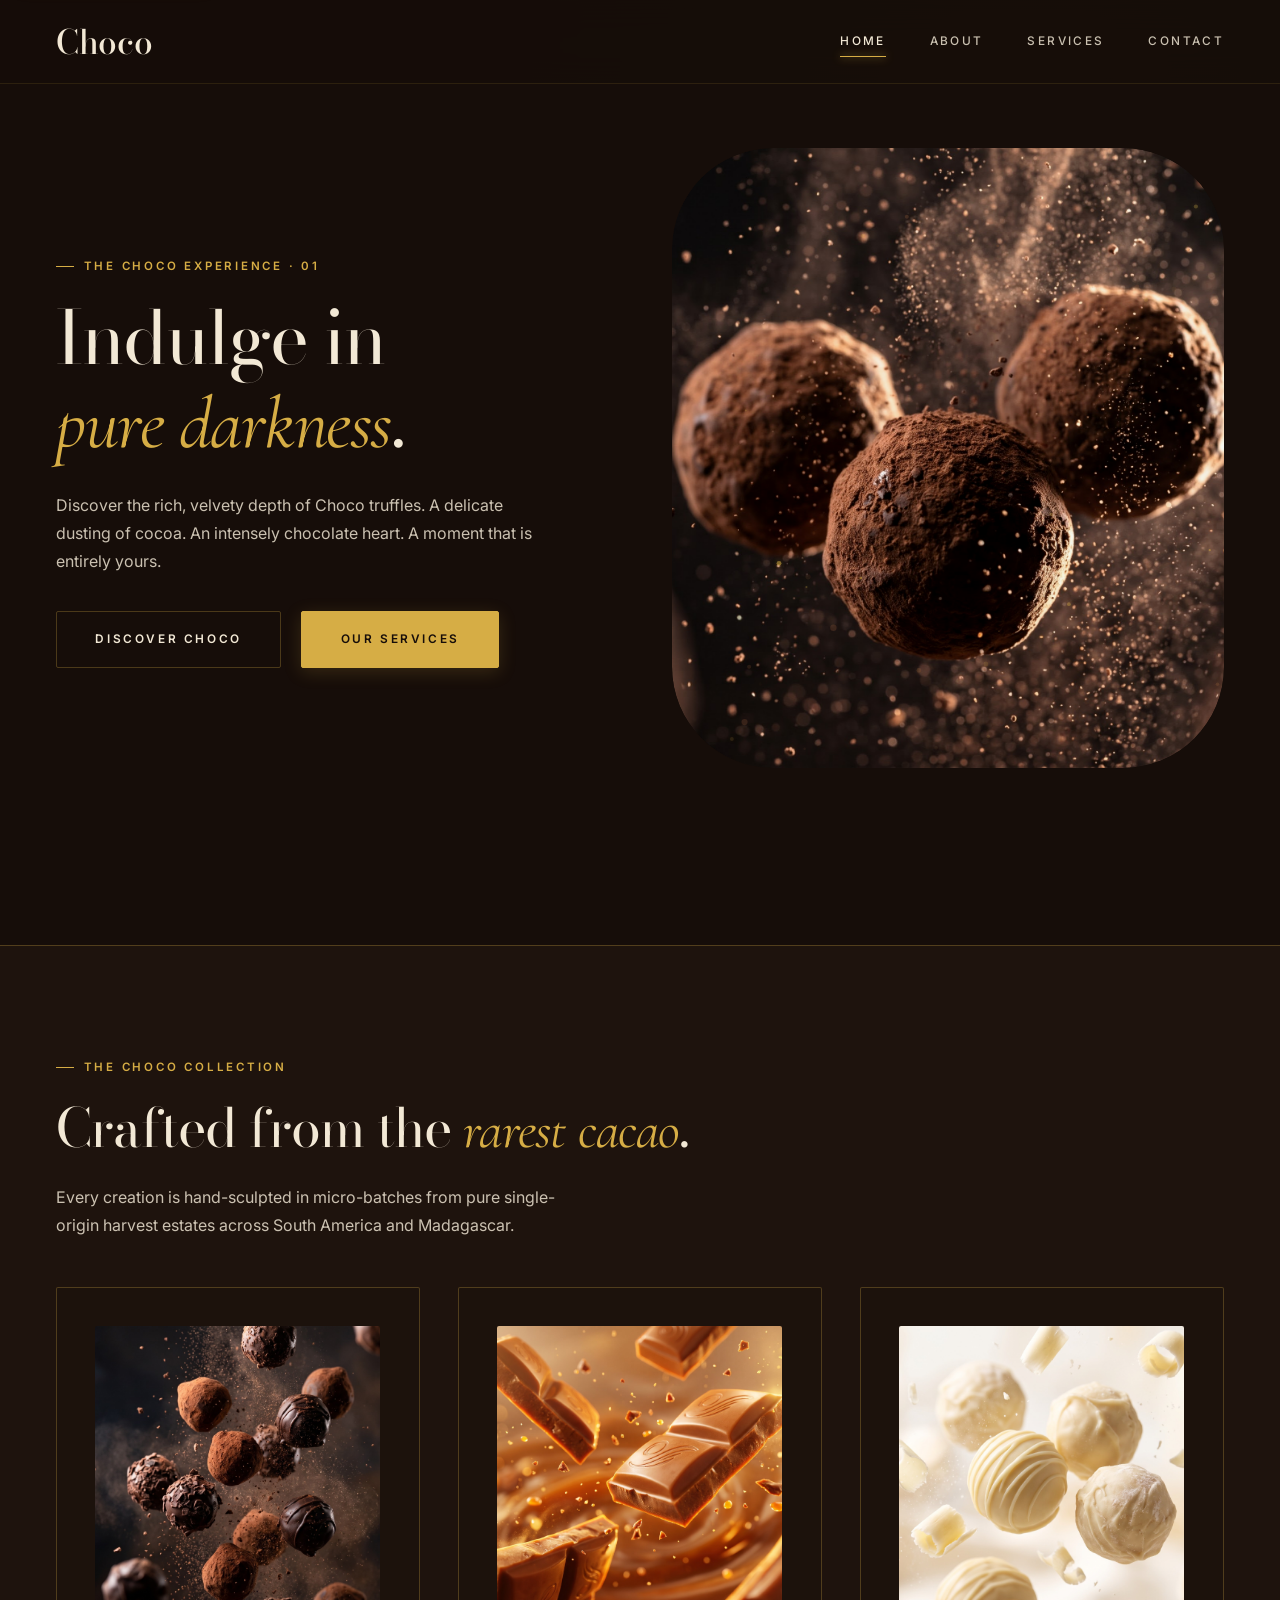
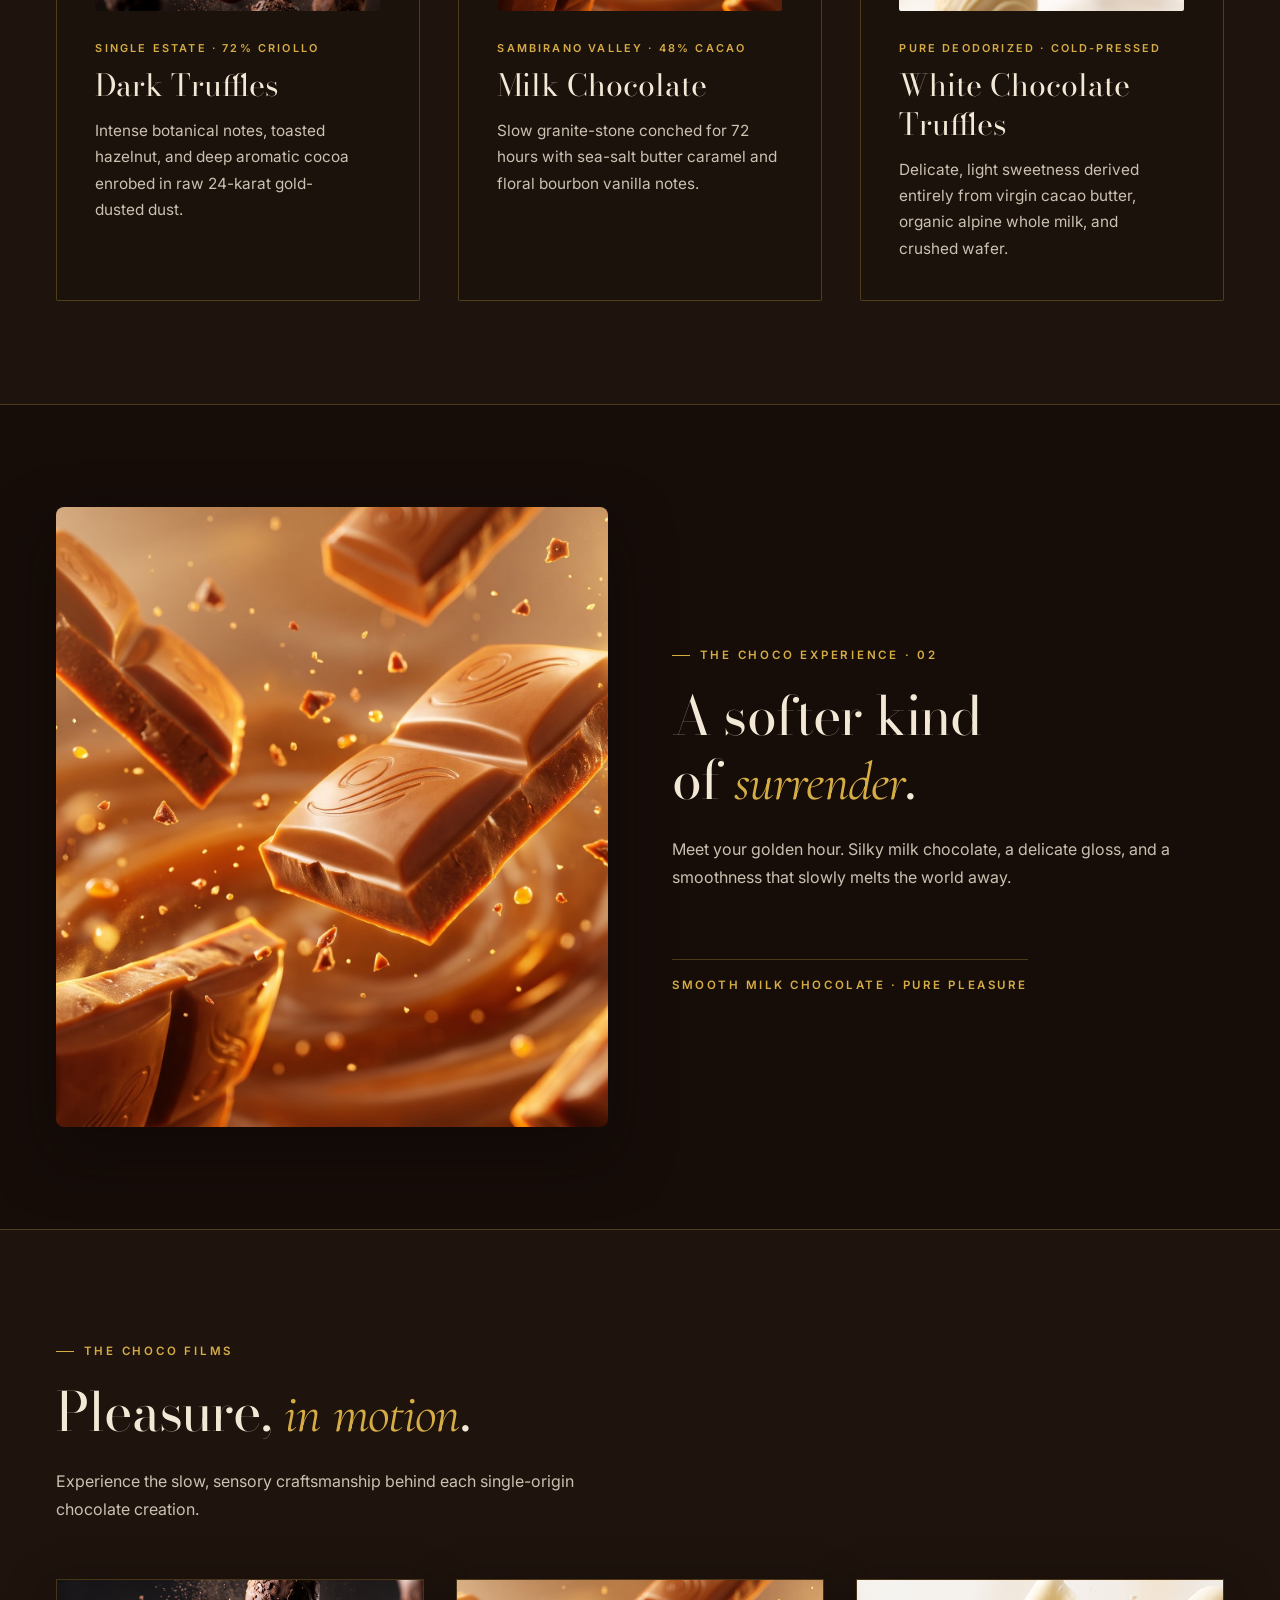
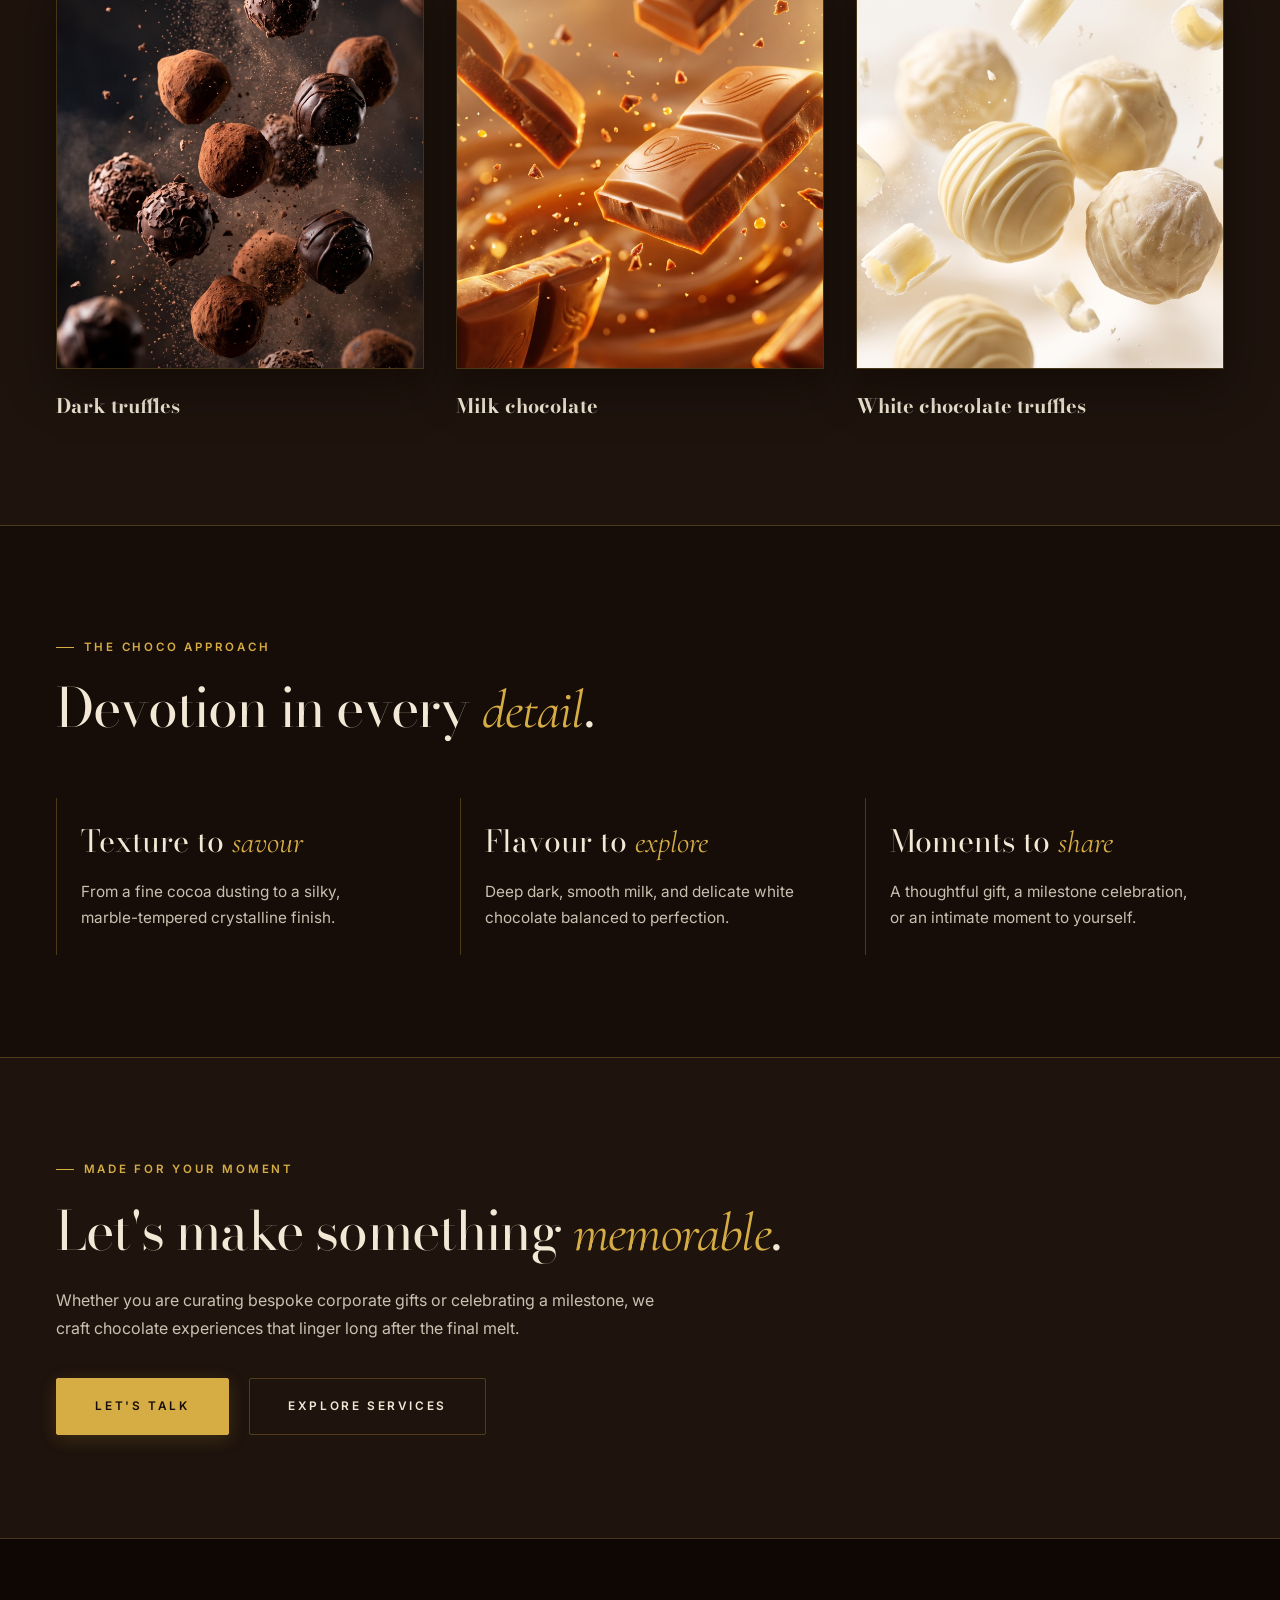
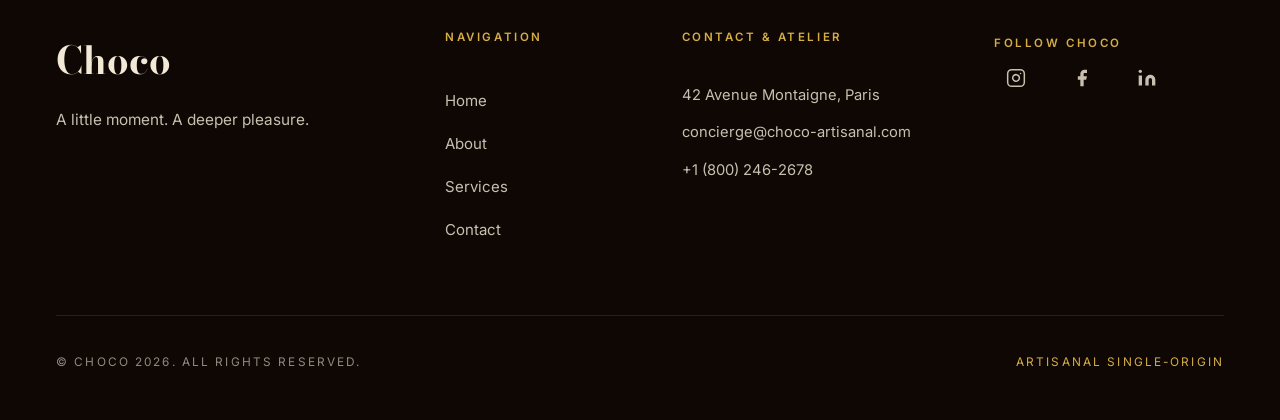
==== index.html @ be409647 "feat: complete luxury redesign, all 4 pages, and WeIntern Week 2 deliverables" ====
<!DOCTYPE html>
<html lang="en">
<head>
  <meta charset="UTF-8">
  <meta name="viewport" content="width=device-width, initial-scale=1.0">
  <meta name="description" content="Choco — Exclusive artisanal luxury chocolate. Single-origin Venezuelan and Madagascan Criollo cacao crafted into velvety darkness and pure pleasure.">
  <meta name="keywords" content="Choco, luxury chocolate, artisanal truffles, dark chocolate, single origin, fine confectionery">
  <meta name="author" content="Choco">

  <!-- Open Graph -->
  <meta property="og:title" content="Choco — A Deeper Pleasure">
  <meta property="og:description" content="Indulge in pure darkness. Sculpted from rare single-origin Criollo cacao with velvety melt and cinematic elegance.">
  <meta property="og:type" content="website">

  <title>Choco — A Deeper Pleasure</title>

  <!-- Google Fonts: Bodoni Moda (Headings), Cormorant Garamond (Italic Luxury), Inter (Body) -->
  <link rel="preconnect" href="https://fonts.googleapis.com">
  <link rel="preconnect" href="https://fonts.gstatic.com" crossorigin>
  <link href="https://fonts.googleapis.com/css2?family=Bodoni+Moda:ital,opsz,wght@0,6..96,400..900;1,6..96,400..900&family=Cormorant+Garamond:ital,wght@0,300..700;1,300..700&family=Inter:wght@300;400;500;600;700&display=swap" rel="stylesheet">

  <!-- Stylesheets -->
  <link rel="stylesheet" href="css/style.css">
  <link rel="stylesheet" href="css/animations.css">

  <link rel="icon" type="image/svg+xml" href="assets/icons/folder.svg">
</head>
<body>
  <!-- Accessibility Skip-Link -->
  <a href="#main-content" class="skip-to-content">Skip to content</a>

  <!-- Global Header Navigation -->
  <header class="site-header" role="banner">
    <div class="container nav-container">
      <a href="index.html" class="nav-brand" aria-label="Choco Home">Choco</a>

      <!-- Desktop Navigation Links -->
      <nav class="nav-links-desktop" role="navigation" aria-label="Main Navigation">
        <a href="index.html" class="nav-item-link active" aria-current="page">Home</a>
        <a href="about.html" class="nav-item-link">About</a>
        <a href="services.html" class="nav-item-link">Services</a>
        <a href="contact.html" class="nav-item-link">Contact</a>
      </nav>

      <!-- Mobile Hamburger Button -->
      <button type="button" class="hamburger-toggle" aria-label="Toggle navigation menu" aria-expanded="false" aria-controls="mobile-nav">
        <span class="hamburger-line"></span>
        <span class="hamburger-line"></span>
        <span class="hamburger-line"></span>
      </button>
    </div>

    <!-- Mobile Navigation Drawer -->
    <div id="mobile-nav" class="mobile-nav-drawer" role="dialog" aria-modal="true" aria-label="Mobile Navigation">
      <nav class="mobile-nav-list">
        <a href="index.html" class="mobile-nav-link active">Home</a>
        <a href="about.html" class="mobile-nav-link">About</a>
        <a href="services.html" class="mobile-nav-link">Services</a>
        <a href="contact.html" class="mobile-nav-link">Contact</a>
      </nav>

      <div class="mobile-nav-footer">
        <div class="social-links">
          <a href="https://instagram.com" target="_blank" rel="noopener noreferrer" class="social-link-icon" aria-label="Instagram">
            <svg width="22" height="22" viewBox="0 0 24 24" fill="none" stroke="currentColor" stroke-width="1.8" stroke-linecap="round" stroke-linejoin="round">
              <rect x="2" y="2" width="20" height="20" rx="5" ry="5"></rect>
              <path d="M16 11.37A4 4 0 1 1 12.63 8 4 4 0 0 1 16 11.37z"></path>
              <line x1="17.5" y1="6.5" x2="17.51" y2="6.5"></line>
            </svg>
          </a>
          <a href="https://facebook.com" target="_blank" rel="noopener noreferrer" class="social-link-icon" aria-label="Facebook">
            <svg width="22" height="22" viewBox="0 0 24 24" fill="currentColor">
              <path d="M18 2h-3a5 5 0 0 0-5 5v3H7v4h3v8h4v-8h3l1-4h-4V7a1 1 0 0 1 1-1h3z"></path>
            </svg>
          </a>
          <a href="https://linkedin.com" target="_blank" rel="noopener noreferrer" class="social-link-icon" aria-label="LinkedIn">
            <svg width="22" height="22" viewBox="0 0 24 24" fill="currentColor">
              <path d="M16 8a6 6 0 0 1 6 6v7h-4v-7a2 2 0 0 0-2-2 2 2 0 0 0-2 2v7h-4v-7a6 6 0 0 1 6-6z"></path>
              <rect x="2" y="9" width="4" height="12"></rect>
              <circle cx="4" cy="4" r="2"></circle>
            </svg>
          </a>
        </div>
      </div>
    </div>
  </header>

  <main id="main-content">

    <!-- =======================================================================
         SECTION 1: GRAND LUXURY HERO & 3D FLOATING CHOCOLATE ANIMATION
         ======================================================================= -->
    <section class="hero-experience" aria-label="The Choco Experience 01">
      <div class="container">
        <div class="hero-grid">

          <!-- Left Column: Typography & Action -->
          <div class="hero-content reveal-on-scroll">
            <span class="eyebrow">The Choco Experience · 01</span>
            <h1 class="heading-xl">Indulge in <em>pure darkness</em>.</h1>
            <p class="body-lead">
              Discover the rich, velvety depth of Choco truffles. A delicate dusting of cocoa. An intensely chocolate heart. A moment that is entirely yours.
            </p>
            <div style="display: flex; gap: 1.25rem; align-items: center; flex-wrap: wrap;">
              <a href="#films" class="btn btn-outline">Discover Choco</a>
              <a href="services.html" class="btn btn-primary">Our Services</a>
            </div>
          </div>

          <!-- Right Column: Transparent 3D Floating Chocolate Stage -->
          <div class="hero-interactive-stage" id="hero-stage" aria-label="Interactive 3D Floating Chocolate Truffles">
            <!-- Background Video Layer: Chocolate Truffles Floating in Milk Chocolate -->
            <video class="hero-video-layer" autoplay loop muted playsinline poster="assets/images/truffles-floating-in-milk-poster.jpg" preload="auto">
              <source src="assets/videos/chocolate-truffles-in-milk.mp4" type="video/mp4">
              <source src="assets/videos/Chocolate_truffles_floating_in_m…_a8e56839_1080p.mp4" type="video/mp4">
              <img src="assets/images/truffles-floating-in-milk-poster.jpg" alt="Chocolate truffles floating in milk chocolate animation">
            </video>

            <!-- Organic Cocoa Powder & Champagne Gold Dust Canvas -->
            <canvas class="hero-particle-canvas" id="hero-particle-canvas"></canvas>
          </div>

        </div>

        <!-- Meta Strip with Delicate Gold Accents -->
        <div class="hero-meta-strip reveal-on-scroll">
          <span>Dark Truffles</span>
          <span>Deep. Velvety. Unforgettable.</span>
        </div>
      </div>
    </section>

    <!-- =======================================================================
         SECTION 2: THE CHOCOLATE COLLECTION
         ======================================================================= -->
    <section class="section-collection" aria-label="The Chocolate Collection">
      <div class="container">
        <div class="reveal-on-scroll">
          <span class="eyebrow">The Choco Collection</span>
          <h2 class="heading-lg">Crafted from the <em>rarest cacao</em>.</h2>
          <p class="body-lead">
            Every creation is hand-sculpted in micro-batches from pure single-origin harvest estates across South America and Madagascar.
          </p>
        </div>

        <div class="collection-grid">
          <!-- Card 1: 72% Venezuelan Criollo -->
          <article class="collection-card shimmer-card reveal-on-scroll">
            <div class="collection-media">
              <img src="assets/images/dark-truffles-poster.jpg" alt="72% Criollo Dark Chocolate Truffles" loading="lazy">
            </div>
            <span class="collection-origin">Single Estate · 72% Criollo</span>
            <h3 class="heading-md">Dark Truffles</h3>
            <p class="body-text">
              Intense botanical notes, toasted hazelnut, and deep aromatic cocoa enrobed in raw 24-karat gold-dusted dust.
            </p>
          </article>

          <!-- Card 2: 48% Madagascar Milk Chocolate -->
          <article class="collection-card shimmer-card reveal-on-scroll" style="animation-delay: 0.15s;">
            <div class="collection-media">
              <img src="assets/images/milk-chocolate-poster.jpg" alt="48% Madagascar Velvet Milk Chocolate" loading="lazy">
            </div>
            <span class="collection-origin">Sambirano Valley · 48% Cacao</span>
            <h3 class="heading-md">Milk Chocolate</h3>
            <p class="body-text">
              Slow granite-stone conched for 72 hours with sea-salt butter caramel and floral bourbon vanilla notes.
            </p>
          </article>

          <!-- Card 3: Cold-Pressed White Truffles -->
          <article class="collection-card shimmer-card reveal-on-scroll" style="animation-delay: 0.3s;">
            <div class="collection-media">
              <img src="assets/images/white-truffles-poster.jpg" alt="Cold Pressed Pure Cocoa Butter White Truffles" loading="lazy">
            </div>
            <span class="collection-origin">Pure Deodorized · Cold-Pressed</span>
            <h3 class="heading-md">White Chocolate Truffles</h3>
            <p class="body-text">
              Delicate, light sweetness derived entirely from virgin cacao butter, organic alpine whole milk, and crushed wafer.
            </p>
          </article>
        </div>
      </div>
    </section>

    <!-- =======================================================================
         SECTION 3: THE CHOCOLATE EXPERIENCE · 02
         ======================================================================= -->
    <section id="milk-chocolate" class="experience-02" aria-label="The Choco Experience 02">
      <div class="container">
        <div class="experience-grid-reverse">

          <!-- Left: Cinematic Media Box -->
          <div class="experience-media-box reveal-on-scroll">
            <video class="experience-video" autoplay loop muted playsinline poster="assets/images/milk-chocolate-poster.jpg" preload="auto">
              <source src="assets/videos/milk-chocolate-video.mp4" type="video/mp4">
              <img src="assets/images/milk-chocolate-poster.jpg" alt="Silky milk chocolate bar spinning in golden amber light">
            </video>
          </div>

          <!-- Right: Editorial Content -->
          <div class="experience-content reveal-on-scroll">
            <span class="eyebrow">The Choco Experience · 02</span>
            <h2 class="heading-lg">A softer kind of <em>surrender</em>.</h2>
            <p class="body-lead">
              Meet your golden hour. Silky milk chocolate, a delicate gloss, and a smoothness that slowly melts the world away.
            </p>
            <span class="experience-accent-label">Smooth Milk Chocolate · Pure Pleasure</span>
          </div>

        </div>
      </div>
    </section>

    <!-- =======================================================================
         SECTION 4: THE CHOCO FILMS
         ======================================================================= -->
    <section id="films" class="choco-films" aria-label="The Choco Films Gallery">
      <div class="container">
        <div class="reveal-on-scroll">
          <span class="eyebrow">The Choco Films</span>
          <h2 class="heading-lg">Pleasure, <em>in motion</em>.</h2>
          <p class="body-lead">
            Experience the slow, sensory craftsmanship behind each single-origin chocolate creation.
          </p>
        </div>

        <div class="films-grid">
          <!-- Film 1: Dark Truffles -->
          <article class="film-card reveal-on-scroll">
            <div class="film-media-wrapper">
              <video class="film-video" autoplay loop muted playsinline poster="assets/images/dark-truffles-poster.jpg" preload="auto">
                <source src="assets/videos/dark-truffles-video.mp4" type="video/mp4">
                <img src="assets/images/dark-truffles-poster.jpg" alt="Dark truffles animation">
              </video>
            </div>
            <h3 class="film-caption">Dark truffles</h3>
          </article>

          <!-- Film 2: Milk Chocolate -->
          <article class="film-card reveal-on-scroll" style="animation-delay: 0.15s;">
            <div class="film-media-wrapper">
              <video class="film-video" autoplay loop muted playsinline poster="assets/images/milk-chocolate-poster.jpg" preload="auto">
                <source src="assets/videos/milk-chocolate-video.mp4" type="video/mp4">
                <img src="assets/images/milk-chocolate-poster.jpg" alt="Milk chocolate animation">
              </video>
            </div>
            <h3 class="film-caption">Milk chocolate</h3>
          </article>

          <!-- Film 3: White Chocolate Truffles -->
          <article class="film-card reveal-on-scroll" style="animation-delay: 0.3s;">
            <div class="film-media-wrapper">
              <video class="film-video" autoplay loop muted playsinline poster="assets/images/white-truffles-poster.jpg" preload="auto">
                <source src="assets/videos/white-truffles-video.mp4" type="video/mp4">
                <img src="assets/images/white-truffles-poster.jpg" alt="White chocolate truffles animation">
              </video>
            </div>
            <h3 class="film-caption">White chocolate truffles</h3>
          </article>
        </div>
      </div>
    </section>

    <!-- =======================================================================
         SECTION 5: THE CHOCO APPROACH
         ======================================================================= -->
    <section class="choco-approach" aria-label="The Choco Approach">
      <div class="container">
        <div class="reveal-on-scroll">
          <span class="eyebrow">The Choco Approach</span>
          <h2 class="heading-lg">Devotion in every <em>detail</em>.</h2>
        </div>

        <div class="approach-grid">
          <div class="approach-col reveal-on-scroll">
            <h3 class="heading-md">Texture to <em>savour</em></h3>
            <p class="body-text">From a fine cocoa dusting to a silky, marble-tempered crystalline finish.</p>
          </div>
          <div class="approach-col reveal-on-scroll" style="animation-delay: 0.15s;">
            <h3 class="heading-md">Flavour to <em>explore</em></h3>
            <p class="body-text">Deep dark, smooth milk, and delicate white chocolate balanced to perfection.</p>
          </div>
          <div class="approach-col reveal-on-scroll" style="animation-delay: 0.3s;">
            <h3 class="heading-md">Moments to <em>share</em></h3>
            <p class="body-text">A thoughtful gift, a milestone celebration, or an intimate moment to yourself.</p>
          </div>
        </div>
      </div>
    </section>

    <!-- =======================================================================
         SECTION 6: CONTACT / CLOSING CTA
         ======================================================================= -->
    <section class="section-cta" aria-label="Closing Call to Action">
      <div class="container">
        <div class="cta-container reveal-on-scroll">
          <span class="eyebrow">Made for Your Moment</span>
          <h2 class="heading-lg">Let's make something <em>memorable</em>.</h2>
          <p class="body-lead" style="max-width: 600px;">
            Whether you are curating bespoke corporate gifts or celebrating a milestone, we craft chocolate experiences that linger long after the final melt.
          </p>
          <div style="display: flex; gap: 1.25rem; flex-wrap: wrap;">
            <a href="contact.html" class="btn btn-primary">Let's Talk</a>
            <a href="services.html" class="btn btn-outline">Explore Services</a>
          </div>
        </div>
      </div>
    </section>

  </main>

  <!-- =========================================================================
       GRAND LUXURY FOOTER
       ========================================================================= -->
  <footer class="site-footer" role="contentinfo">
    <div class="container">
      <div class="footer-top-grid">
        <div class="footer-brand-col">
          <h2 class="footer-brand">Choco</h2>
          <p class="footer-tagline">A little moment. A deeper pleasure.</p>
        </div>

        <nav class="footer-nav-col" aria-label="Footer Navigation">
          <span class="footer-nav-title">Navigation</span>
          <a href="index.html" class="footer-nav-link">Home</a>
          <a href="about.html" class="footer-nav-link">About</a>
          <a href="services.html" class="footer-nav-link">Services</a>
          <a href="contact.html" class="footer-nav-link">Contact</a>
        </nav>

        <div class="footer-contact-col">
          <span class="footer-nav-title">Contact & Atelier</span>
          <p class="footer-contact-item">42 Avenue Montaigne, Paris</p>
          <a href="mailto:concierge@choco-artisanal.com" class="footer-contact-link">concierge@choco-artisanal.com</a>
          <a href="tel:+18002462678" class="footer-contact-link">+1 (800) 246-2678</a>
        </div>

        <div class="footer-social-col">
          <span class="footer-social-title">Follow Choco</span>
          <div class="social-links">
            <a href="https://instagram.com" target="_blank" rel="noopener noreferrer" class="social-link-icon" aria-label="Instagram">
              <svg width="20" height="20" viewBox="0 0 24 24" fill="none" stroke="currentColor" stroke-width="1.8" stroke-linecap="round" stroke-linejoin="round">
                <rect x="2" y="2" width="20" height="20" rx="5" ry="5"></rect>
                <path d="M16 11.37A4 4 0 1 1 12.63 8 4 4 0 0 1 16 11.37z"></path>
                <line x1="17.5" y1="6.5" x2="17.51" y2="6.5"></line>
              </svg>
            </a>
            <a href="https://facebook.com" target="_blank" rel="noopener noreferrer" class="social-link-icon" aria-label="Facebook">
              <svg width="20" height="20" viewBox="0 0 24 24" fill="currentColor">
                <path d="M18 2h-3a5 5 0 0 0-5 5v3H7v4h3v8h4v-8h3l1-4h-4V7a1 1 0 0 1 1-1h3z"></path>
              </svg>
            </a>
            <a href="https://linkedin.com" target="_blank" rel="noopener noreferrer" class="social-link-icon" aria-label="LinkedIn">
              <svg width="20" height="20" viewBox="0 0 24 24" fill="currentColor">
                <path d="M16 8a6 6 0 0 1 6 6v7h-4v-7a2 2 0 0 0-2-2 2 2 0 0 0-2 2v7h-4v-7a6 6 0 0 1 6-6z"></path>
                <rect x="2" y="9" width="4" height="12"></rect>
                <circle cx="4" cy="4" r="2"></circle>
              </svg>
            </a>
          </div>
        </div>
      </div>

      <div class="footer-bottom">
        <p>© CHOCO 2026. ALL RIGHTS RESERVED.</p>
        <p style="color: var(--color-gold);">ARTISANAL SINGLE-ORIGIN</p>
      </div>
    </div>
  </footer>

  <!-- Scripts -->
  <script src="js/main.js"></script>
  <script src="js/hero-choc-3d.js"></script>
</body>
</html>
---- css/style.css ----
/* ==========================================================================
   CHOCO. — EXCLUSIVE ARTISANAL LUXURY CHOCOLATE
   Official Three-Color Design System
   Palette:
     1. Deep Espresso  – #160D09
     2. Champagne Gold – #D6AD45
     3. Warm Ivory     – #F2E8D5
   ========================================================================== */

/* --- 1. CSS Custom Properties / Design Tokens --- */
:root {
  /* Three-Color System */
  --color-espresso: #160D09;
  --color-espresso-surface: #1E130D;
  --color-espresso-deep: #0E0704;
  --color-espresso-card: #1C120C;
  --color-espresso-card-hover: #261810;
  --color-espresso-input: #120A06;

  --color-gold: #D6AD45;
  --color-gold-light: #E8C35C;
  --color-gold-dark: #A68329;
  --color-gold-border: rgba(214, 173, 69, 0.28);
  --color-gold-border-strong: rgba(214, 173, 69, 0.65);
  --color-gold-subtle: rgba(214, 173, 69, 0.10);
  --color-gold-glow: rgba(214, 173, 69, 0.24);

  --color-ivory: #F2E8D5;
  --color-ivory-secondary: rgba(242, 232, 213, 0.82);
  --color-ivory-muted: rgba(242, 232, 213, 0.58);
  --color-ivory-subtle: rgba(242, 232, 213, 0.32);

  /* Typography */
  --font-serif: 'Bodoni Moda', 'Cormorant Garamond', Didot, 'Bodoni MT', Georgia, serif;
  --font-italic: 'Cormorant Garamond', 'Bodoni Moda', Georgia, serif;
  --font-sans: 'Inter', -apple-system, BlinkMacSystemFont, 'Segoe UI', Roboto, Helvetica, Arial, sans-serif;

  /* Spacing & Layout */
  --container-max: 1360px;
  --section-pad-y: clamp(5rem, 8vw, 8rem);
  --container-pad-x: clamp(1.5rem, 5vw, 3.5rem);
  --header-height: 84px;

  /* Radii */
  --radius-sm: 2px;
  --radius-md: 8px;
  --radius-lg: 18px;
  --radius-hero: 101px; /* Reference Framer border radius */

  /* Transitions */
  --ease-luxury: cubic-bezier(0.16, 1, 0.3, 1);
  --trans-fast: 0.25s var(--ease-luxury);
  --trans-normal: 0.45s var(--ease-luxury);
  --trans-slow: 0.85s var(--ease-luxury);
}

/* --- 2. CSS Reset & Standard Elements --- */
*, *::before, *::after {
  box-sizing: border-box;
  margin: 0;
  padding: 0;
}

html {
  font-size: 16px;
  scroll-behavior: smooth;
  -webkit-font-smoothing: antialiased;
  -moz-osx-font-smoothing: grayscale;
  background-color: var(--color-espresso);
}

body {
  min-height: 100vh;
  background-color: var(--color-espresso);
  color: var(--color-ivory);
  font-family: var(--font-sans);
  font-weight: 400;
  line-height: 1.7;
  overflow-x: hidden;
  position: relative;
}

/* Subtle ambient gold atmospheric vignette */
body::before {
  content: '';
  position: fixed;
  inset: 0;
  pointer-events: none;
  z-index: 1;
  background: radial-gradient(circle at 80% 12%, rgba(214, 173, 69, 0.04) 0%, transparent 45%),
              radial-gradient(circle at 15% 75%, rgba(214, 173, 69, 0.03) 0%, transparent 50%),
              linear-gradient(180deg, rgba(22, 13, 9, 0.3) 0%, rgba(22, 13, 9, 0.8) 100%);
}

img, video {
  max-width: 100%;
  display: block;
}

/* Accessibility: Skip to Content */
.skip-to-content {
  position: fixed;
  top: 1rem;
  left: 1rem;
  z-index: 9999;
  background-color: var(--color-gold);
  color: var(--color-espresso);
  padding: 0.75rem 1.5rem;
  font-family: var(--font-sans);
  font-size: 0.8rem;
  font-weight: 700;
  letter-spacing: 0.15em;
  text-transform: uppercase;
  border-radius: var(--radius-sm);
  transform: translateY(-200%);
  transition: transform var(--trans-fast);
  box-shadow: 0 8px 24px var(--color-gold-glow);
}

.skip-to-content:focus {
  transform: translateY(0);
  outline: 2px solid var(--color-ivory);
}

/* WCAG 2.2 Accessible Focus Visible */
:focus-visible {
  outline: 2px solid var(--color-gold);
  outline-offset: 3px;
}

a {
  color: inherit;
  text-decoration: none;
  transition: color var(--trans-fast), opacity var(--trans-fast);
  touch-action: manipulation;
}

button {
  font-family: inherit;
  cursor: pointer;
  border: none;
  background: none;
  touch-action: manipulation;
}

em {
  font-family: var(--font-italic);
  font-style: italic;
  font-weight: 400;
  color: var(--color-gold);
}

/* Container */
.container {
  width: 100%;
  max-width: var(--container-max);
  margin-left: auto;
  margin-right: auto;
  padding-left: var(--container-pad-x);
  padding-right: var(--container-pad-x);
  position: relative;
  z-index: 2;
}

/* --- 3. Typography Hierarchy --- */
.eyebrow {
  display: inline-flex;
  align-items: center;
  gap: 0.6rem;
  font-family: var(--font-sans);
  font-size: 0.72rem;
  font-weight: 600;
  letter-spacing: 0.24em;
  text-transform: uppercase;
  color: var(--color-gold);
  margin-bottom: 1.25rem;
}

.eyebrow::before {
  content: '';
  display: inline-block;
  width: 18px;
  height: 1px;
  background-color: var(--color-gold);
}

.heading-xl {
  font-family: var(--font-serif);
  font-size: clamp(2.6rem, 5.8vw, 4.6rem);
  font-weight: 400;
  line-height: 1.12;
  letter-spacing: -0.02em;
  color: var(--color-ivory);
  margin-bottom: 1.6rem;
  text-wrap: balance;
}

.heading-lg {
  font-family: var(--font-serif);
  font-size: clamp(2.1rem, 4.2vw, 3.4rem);
  font-weight: 400;
  line-height: 1.18;
  letter-spacing: -0.015em;
  color: var(--color-ivory);
  margin-bottom: 1.35rem;
  text-wrap: balance;
}

.heading-md {
  font-family: var(--font-serif);
  font-size: clamp(1.4rem, 2.4vw, 1.9rem);
  font-weight: 400;
  line-height: 1.28;
  color: var(--color-ivory);
  margin-bottom: 0.85rem;
}

.body-lead {
  font-size: clamp(1rem, 1.25vw, 1.15rem);
  color: var(--color-ivory-secondary);
  line-height: 1.75;
  max-width: 520px;
  margin-bottom: 2.25rem;
  text-wrap: pretty;
}

.body-text {
  font-size: 0.96rem;
  color: var(--color-ivory-secondary);
  line-height: 1.7;
  text-wrap: pretty;
}

.body-muted {
  font-size: 0.88rem;
  color: var(--color-ivory-muted);
  line-height: 1.65;
}

/* Thin Decorative Gold Lines */
.gold-divider {
  width: 100%;
  height: 1px;
  background: linear-gradient(90deg, transparent 0%, var(--color-gold-border) 25%, var(--color-gold-border) 75%, transparent 100%);
  margin: 2rem 0;
}

/* --- 4. Luxury Buttons --- */
.btn {
  display: inline-flex;
  align-items: center;
  justify-content: center;
  gap: 0.75rem;
  font-family: var(--font-sans);
  font-size: 0.74rem;
  font-weight: 600;
  letter-spacing: 0.22em;
  text-transform: uppercase;
  padding: 1.1rem 2.4rem;
  border-radius: var(--radius-sm);
  transition: all var(--trans-normal);
  text-align: center;
  position: relative;
  overflow: hidden;
  cursor: pointer;
  touch-action: manipulation;
  user-select: none;
}

.btn:active {
  transform: scale(0.97);
}

.btn-primary {
  background-color: var(--color-gold);
  color: var(--color-espresso);
  border: 1px solid var(--color-gold);
  box-shadow: 0 4px 18px rgba(214, 173, 69, 0.18);
}

.btn-primary:hover {
  background-color: var(--color-gold-light);
  border-color: var(--color-gold-light);
  transform: translateY(-2px);
  box-shadow: 0 8px 28px var(--color-gold-glow);
}

.btn-outline {
  background-color: transparent;
  color: var(--color-ivory);
  border: 1px solid var(--color-gold-border);
}

.btn-outline:hover {
  background-color: var(--color-gold);
  border-color: var(--color-gold);
  color: var(--color-espresso);
  transform: translateY(-2px);
  box-shadow: 0 8px 26px var(--color-gold-glow);
}

.btn-sm {
  padding: 0.75rem 1.6rem;
  font-size: 0.7rem;
}

/* --- 5. Navigation & Header --- */
.site-header {
  position: fixed;
  top: 0;
  left: 0;
  right: 0;
  z-index: 100;
  height: var(--header-height);
  display: flex;
  align-items: center;
  background-color: rgba(22, 13, 9, 0.85);
  backdrop-filter: blur(16px);
  -webkit-backdrop-filter: blur(16px);
  border-bottom: 1px solid rgba(214, 173, 69, 0.12);
  transition: background-color var(--trans-normal), border-color var(--trans-normal), box-shadow var(--trans-normal);
}

.site-header.nav-scrolled {
  background-color: rgba(22, 13, 9, 0.96);
  border-bottom-color: var(--color-gold-border);
  box-shadow: 0 10px 30px rgba(14, 7, 4, 0.7);
}

.nav-container {
  display: flex;
  align-items: center;
  justify-content: space-between;
}

.nav-brand {
  display: inline-block;
  font-family: var(--font-serif);
  font-size: 2.1rem;
  font-weight: 500;
  letter-spacing: -0.01em;
  color: var(--color-ivory);
  text-decoration: none;
  transition: color var(--trans-fast);
}

.nav-brand:hover {
  color: var(--color-gold);
}

.nav-links-desktop {
  display: flex;
  align-items: center;
  gap: 2.75rem;
}

.nav-item-link {
  font-family: var(--font-sans);
  font-size: 0.74rem;
  font-weight: 500;
  letter-spacing: 0.2em;
  text-transform: uppercase;
  color: var(--color-ivory-secondary);
  position: relative;
  padding: 0.5rem 0;
  min-height: 44px;
  display: inline-flex;
  align-items: center;
  transition: color var(--trans-fast);
}

.nav-item-link:hover {
  color: var(--color-gold);
}

.nav-item-link.active {
  color: var(--color-ivory);
}

.nav-item-link.active::after {
  content: '';
  position: absolute;
  bottom: 6px;
  left: 0;
  right: 0;
  height: 1px;
  background: var(--color-gold);
  box-shadow: 0 0 8px var(--color-gold);
}

/* Hamburger toggle */
.hamburger-toggle {
  display: none;
  flex-direction: column;
  justify-content: center;
  gap: 6px;
  width: 44px;
  height: 44px;
  padding: 9px;
  background: transparent;
  border: 1px solid var(--color-gold-border);
  border-radius: var(--radius-sm);
  cursor: pointer;
  z-index: 110;
  touch-action: manipulation;
  transition: border-color var(--trans-fast);
}

.hamburger-toggle:hover {
  border-color: var(--color-gold);
}

.hamburger-line {
  display: block;
  width: 22px;
  height: 2px;
  background-color: var(--color-gold);
  border-radius: 1px;
  transition: transform 0.3s ease, opacity 0.3s ease;
}

.hamburger-toggle[aria-expanded="true"] .hamburger-line:nth-child(1) {
  transform: translateY(8px) rotate(45deg);
}

.hamburger-toggle[aria-expanded="true"] .hamburger-line:nth-child(2) {
  opacity: 0;
}

.hamburger-toggle[aria-expanded="true"] .hamburger-line:nth-child(3) {
  transform: translateY(-8px) rotate(-45deg);
}

/* Mobile Nav Drawer */
.mobile-nav-drawer {
  position: fixed;
  inset: 0;
  top: var(--header-height);
  background-color: rgba(22, 13, 9, 0.98);
  backdrop-filter: blur(24px);
  -webkit-backdrop-filter: blur(24px);
  z-index: 99;
  display: flex;
  flex-direction: column;
  justify-content: space-between;
  padding: 3rem var(--container-pad-x);
  opacity: 0;
  pointer-events: none;
  transform: translateY(-10px);
  transition: opacity 0.35s ease, transform 0.35s ease;
}

.mobile-nav-drawer.is-open {
  opacity: 1;
  pointer-events: auto;
  transform: translateY(0);
}

.mobile-nav-list {
  display: flex;
  flex-direction: column;
  gap: 2rem;
}

.mobile-nav-link {
  font-family: var(--font-serif);
  font-size: 2.2rem;
  color: var(--color-ivory-secondary);
  transition: color var(--trans-fast);
}

.mobile-nav-link:hover,
.mobile-nav-link.active {
  color: var(--color-gold);
}

.mobile-nav-footer {
  border-top: 1px solid var(--color-gold-border);
  padding-top: 2rem;
  display: flex;
  justify-content: space-between;
  align-items: center;
}

.social-links {
  display: flex;
  align-items: center;
  gap: 1.35rem;
}

.social-link-icon {
  color: var(--color-ivory-secondary);
  transition: color var(--trans-fast), transform var(--trans-fast);
  display: flex;
  align-items: center;
  justify-content: center;
  min-width: 44px;
  min-height: 44px;
  border-radius: var(--radius-sm);
  touch-action: manipulation;
}

.social-link-icon:hover {
  color: var(--color-gold);
  transform: translateY(-2px);
}

/* Content offset with safe-area fallback */
main {
  padding-top: var(--header-height);
  padding-top: max(var(--header-height), env(safe-area-inset-top));
  position: relative;
  z-index: 2;
}

/* --- 6. Section 1: Premium Hero & Floating Chocolate Animation --- */
.hero-experience {
  background-color: var(--color-espresso);
  padding-top: clamp(2.5rem, 5vw, 4.5rem);
  padding-bottom: clamp(4rem, 6vw, 6rem);
  position: relative;
  overflow: hidden;
}

.hero-grid {
  display: grid;
  grid-template-columns: 1fr 1fr;
  align-items: center;
  gap: clamp(2rem, 5vw, 4.5rem);
}

.hero-content {
  max-width: 560px;
}

/* Transparent Hero 3D Stage (No opaque card background, no solid box) */
.hero-interactive-stage {
  position: relative;
  width: 100%;
  height: 620px;
  background: transparent;
  border-radius: var(--radius-hero);
  overflow: hidden;
  display: flex;
  align-items: center;
  justify-content: center;
  perspective: 1200px;
}

/* Video Background Layer */
.hero-video-layer {
  position: absolute;
  inset: 0;
  width: 100%;
  height: 100%;
  object-fit: cover;
  border-radius: var(--radius-hero);
  filter: contrast(1.05) brightness(0.96);
  z-index: 1;
}

/* Ambient Canvas Overlay: Cocoa & Gold Dust Particle Simulation */
.hero-particle-canvas {
  position: absolute;
  inset: 0;
  width: 100%;
  height: 100%;
  pointer-events: none;
  z-index: 2;
}

.hero-meta-strip {
  display: flex;
  justify-content: space-between;
  align-items: center;
  margin-top: 3.5rem;
  padding-top: 1.5rem;
  border-top: 1px solid var(--color-gold-border);
  font-family: var(--font-sans);
  font-size: 0.72rem;
  letter-spacing: 0.22em;
  text-transform: uppercase;
  color: var(--color-ivory-muted);
}

.hero-meta-strip span:first-child {
  color: var(--color-gold);
}

/* --- 7. Section 2: The Chocolate Collection --- */
.section-collection {
  background-color: var(--color-espresso-surface);
  padding: var(--section-pad-y) 0;
  border-top: 1px solid var(--color-gold-border);
  position: relative;
}

.collection-grid {
  display: grid;
  grid-template-columns: repeat(3, 1fr);
  gap: clamp(1.5rem, 3vw, 2.5rem);
  margin-top: 3rem;
}

.collection-card {
  background-color: var(--color-espresso-card);
  border: 1px solid var(--color-gold-border);
  border-radius: var(--radius-sm);
  padding: clamp(2rem, 3vw, 2.5rem);
  display: flex;
  flex-direction: column;
  transition: transform var(--trans-normal), border-color var(--trans-normal), box-shadow var(--trans-normal);
}

.collection-card:hover {
  transform: translateY(-6px);
  border-color: var(--color-gold);
  box-shadow: 0 15px 35px rgba(214, 173, 69, 0.15);
}

.collection-media {
  position: relative;
  width: 100%;
  aspect-ratio: 1 / 1;
  border-radius: var(--radius-sm);
  overflow: hidden;
  margin-bottom: 1.75rem;
}

.collection-media img,
.collection-media video {
  width: 100%;
  height: 100%;
  object-fit: cover;
  transition: transform var(--trans-slow);
}

.collection-card:hover .collection-media img,
.collection-card:hover .collection-media video {
  transform: scale(1.05);
}

.collection-origin {
  font-family: var(--font-sans);
  font-size: 0.68rem;
  font-weight: 600;
  letter-spacing: 0.2em;
  text-transform: uppercase;
  color: var(--color-gold);
  margin-bottom: 0.5rem;
}

/* --- 8. Section 3: The Chocolate Experience (Milk Chocolate) --- */
.experience-02 {
  background-color: var(--color-espresso);
  padding: var(--section-pad-y) 0;
  border-top: 1px solid var(--color-gold-border);
}

.experience-grid-reverse {
  display: grid;
  grid-template-columns: 1fr 1fr;
  align-items: center;
  gap: clamp(2rem, 5vw, 4.5rem);
}

.experience-media-box {
  width: 100%;
  height: 620px;
  border-radius: var(--radius-md);
  overflow: hidden;
  background-color: transparent;
  position: relative;
  box-shadow: 0 25px 60px rgba(14, 7, 4, 0.65);
}

.experience-media-box video,
.experience-media-box img,
.experience-video {
  width: 100%;
  height: 100%;
  object-fit: cover;
  display: block;
  border-radius: 0 !important;
}

.experience-accent-label {
  display: inline-block;
  font-family: var(--font-sans);
  font-size: 0.72rem;
  font-weight: 600;
  letter-spacing: 0.22em;
  text-transform: uppercase;
  color: var(--color-gold);
  margin-top: 2rem;
  padding-top: 1rem;
  border-top: 1px solid var(--color-gold-border);
}

/* --- 9. Section 4: The Choco Films --- */
.choco-films {
  background-color: var(--color-espresso-surface);
  padding: var(--section-pad-y) 0;
  border-top: 1px solid var(--color-gold-border);
}

.films-grid {
  display: grid;
  grid-template-columns: repeat(3, 1fr);
  gap: clamp(1.25rem, 2.5vw, 2.25rem);
  margin-top: 3.5rem;
}

.film-card {
  display: flex;
  flex-direction: column;
}

.film-media-wrapper {
  position: relative;
  width: 100%;
  height: 390px;
  background-color: var(--color-espresso-deep);
  border-radius: 0;
  border: 1px solid var(--color-gold-border);
  overflow: hidden;
  box-shadow: 0 16px 40px rgba(14, 7, 4, 0.55);
  transition: transform var(--trans-normal), border-color var(--trans-normal), box-shadow var(--trans-normal);
}

.film-media-wrapper:hover {
  transform: translateY(-6px);
  border-color: var(--color-gold);
  box-shadow: 0 22px 50px rgba(214, 173, 69, 0.2);
}

.film-media-wrapper video,
.film-media-wrapper img,
.film-video {
  width: 100%;
  height: 100%;
  object-fit: cover;
  display: block;
  border-radius: 0 !important;
}

.film-caption {
  font-family: var(--font-serif);
  font-size: 1.25rem;
  color: var(--color-ivory);
  margin-top: 1.25rem;
}

/* --- 10. Section 5: The Choco Approach --- */
.choco-approach {
  background-color: var(--color-espresso);
  padding: var(--section-pad-y) 0;
  border-top: 1px solid var(--color-gold-border);
}

.approach-grid {
  display: grid;
  grid-template-columns: repeat(3, 1fr);
  gap: clamp(2rem, 3.5vw, 3.5rem);
  margin-top: 3.5rem;
}

.approach-col {
  display: flex;
  flex-direction: column;
  padding: 1.5rem;
  border-left: 1px solid var(--color-gold-border);
  transition: border-color var(--trans-fast);
}

.approach-col:hover {
  border-left-color: var(--color-gold);
}

.approach-col .heading-md {
  margin-bottom: 1rem;
}

/* --- 11. Section 6: Contact / Closing CTA --- */
.section-cta {
  background-color: var(--color-espresso-surface);
  padding: clamp(5rem, 8vw, 8rem) 0;
  border-top: 1px solid var(--color-gold-border);
  position: relative;
}

.cta-container {
  display: flex;
  flex-direction: column;
  align-items: flex-start;
  max-width: 780px;
}

/* --- 12. Grand Luxury Footer --- */
.site-footer {
  background-color: var(--color-espresso-deep);
  border-top: 1px solid var(--color-gold-border);
  padding: clamp(4.5rem, 7vw, 6.5rem) 0 3rem;
  position: relative;
  z-index: 2;
}

.footer-top-grid {
  display: grid;
  grid-template-columns: 1.8fr 1fr 1.4fr 1.2fr;
  gap: clamp(2rem, 3.5vw, 3.5rem);
  margin-bottom: 4.5rem;
}

.footer-brand {
  font-family: var(--font-serif);
  font-size: 2.4rem;
  color: var(--color-ivory);
  margin-bottom: 0.85rem;
}

.footer-tagline {
  font-size: 0.96rem;
  color: var(--color-ivory-secondary);
}

.footer-nav-col {
  display: flex;
  flex-direction: column;
  gap: 1.1rem;
}

.footer-contact-col {
  display: flex;
  flex-direction: column;
  gap: 0.85rem;
}

.footer-contact-item {
  font-size: 0.92rem;
  color: var(--color-ivory-secondary);
  line-height: 1.5;
}

.footer-contact-link {
  font-size: 0.92rem;
  color: var(--color-ivory-secondary);
  transition: color var(--trans-fast);
}

.footer-contact-link:hover {
  color: var(--color-gold);
}

.footer-nav-title,
.footer-social-title {
  font-family: var(--font-sans);
  font-size: 0.72rem;
  font-weight: 600;
  letter-spacing: 0.22em;
  text-transform: uppercase;
  color: var(--color-gold);
  margin-bottom: 1.4rem;
}

.footer-nav-link {
  font-size: 0.94rem;
  color: var(--color-ivory-secondary);
  transition: color var(--trans-fast);
}

.footer-nav-link:hover {
  color: var(--color-gold);
}

.footer-bottom {
  display: flex;
  justify-content: space-between;
  align-items: center;
  padding-top: 2.25rem;
  border-top: 1px solid rgba(214, 173, 69, 0.15);
  font-size: 0.74rem;
  letter-spacing: 0.18em;
  text-transform: uppercase;
  color: var(--color-ivory-muted);
}

/* ==========================================================================
   PAGE-SPECIFIC STYLES: ABOUT, SERVICES, CONTACT
   ========================================================================== */

/* --- ABOUT PAGE STYLES --- */
.about-hero {
  background-color: var(--color-espresso);
  padding: clamp(4rem, 7vw, 6.5rem) 0 clamp(3rem, 5vw, 4.5rem);
}

.about-story-split {
  background-color: var(--color-espresso-surface);
  padding: var(--section-pad-y) 0;
  border-top: 1px solid var(--color-gold-border);
}

.story-split-grid {
  display: grid;
  grid-template-columns: 1fr 1fr;
  align-items: center;
  gap: clamp(2rem, 5vw, 4.5rem);
}

.story-image-box {
  width: 100%;
  height: 580px;
  border-radius: var(--radius-md);
  overflow: hidden;
  border: 1px solid var(--color-gold-border);
  box-shadow: 0 20px 50px rgba(14, 7, 4, 0.6);
}

.story-image-box img {
  width: 100%;
  height: 100%;
  object-fit: cover;
}

.story-content-paragraphs p {
  margin-bottom: 1.4rem;
}

/* About Page: Mission & Vision */
.about-mission-vision {
  background-color: var(--color-espresso-surface);
  padding: var(--section-pad-y) 0;
  border-top: 1px solid var(--color-gold-border);
}

.mission-vision-grid {
  display: grid;
  grid-template-columns: 1fr 1fr;
  gap: clamp(1.75rem, 3.5vw, 3rem);
}

.mission-vision-card {
  background-color: var(--color-espresso-card);
  border: 1px solid var(--color-gold-border);
  border-radius: var(--radius-sm);
  padding: clamp(2.5rem, 4vw, 3.5rem);
  display: flex;
  flex-direction: column;
  transition: transform var(--trans-normal), border-color var(--trans-normal), background-color var(--trans-normal), box-shadow var(--trans-normal);
}

.mission-vision-card:hover {
  transform: translateY(-5px);
  border-color: var(--color-gold);
  background-color: var(--color-espresso-card-hover);
  box-shadow: 0 16px 40px var(--color-gold-subtle);
}

.mission-points {
  list-style: none;
  margin-top: 2rem;
  padding-top: 1.5rem;
  border-top: 1px solid var(--color-gold-border);
  display: flex;
  flex-direction: column;
  gap: 0.85rem;
}

.mission-points li {
  font-family: var(--font-sans);
  font-size: 0.9rem;
  color: var(--color-ivory-secondary);
  display: flex;
  align-items: center;
  gap: 0.75rem;
}

.mission-points li::before {
  content: '✦';
  color: var(--color-gold);
  font-size: 0.75rem;
}

.about-team-section {
  background-color: var(--color-espresso);
  padding: var(--section-pad-y) 0;
  border-top: 1px solid var(--color-gold-border);
}

.team-grid {
  display: grid;
  grid-template-columns: repeat(3, 1fr);
  gap: clamp(1.5rem, 2.5vw, 2.25rem);
  margin-top: 3.5rem;
}

.team-discipline-card {
  background-color: var(--color-espresso-card);
  border: 1px solid var(--color-gold-border);
  border-radius: var(--radius-sm);
  padding: clamp(2.25rem, 3.5vw, 3rem);
  transition: transform var(--trans-normal), border-color var(--trans-normal), background-color var(--trans-normal), box-shadow var(--trans-normal);
}

.team-discipline-card:hover {
  transform: translateY(-5px);
  border-color: var(--color-gold);
  background-color: var(--color-espresso-card-hover);
  box-shadow: 0 15px 35px var(--color-gold-subtle);
}

/* --- SERVICES PAGE STYLES --- */
.services-hero {
  background-color: var(--color-espresso);
  padding: clamp(4rem, 7vw, 6.5rem) 0 clamp(3rem, 5vw, 4.5rem);
}

.services-showcase-section {
  background-color: var(--color-espresso-surface);
  padding: var(--section-pad-y) 0;
  border-top: 1px solid var(--color-gold-border);
}

.services-2x2-grid {
  display: grid;
  grid-template-columns: repeat(2, 1fr);
  gap: clamp(1.5rem, 3vw, 2.5rem);
}

.service-offering-card {
  background-color: var(--color-espresso-card);
  border: 1px solid var(--color-gold-border);
  border-radius: var(--radius-sm);
  padding: clamp(2.5rem, 4vw, 3.5rem);
  display: flex;
  flex-direction: column;
  justify-content: space-between;
  min-height: 400px;
  transition: transform var(--trans-normal), border-color var(--trans-normal), background-color var(--trans-normal), box-shadow var(--trans-normal);
}

.service-offering-card:hover {
  transform: translateY(-5px);
  border-color: var(--color-gold);
  background-color: var(--color-espresso-card-hover);
  box-shadow: 0 15px 35px var(--color-gold-subtle);
}

.service-card-top {
  display: flex;
  flex-direction: column;
}

.service-icon-box {
  color: var(--color-gold);
  margin-bottom: 2rem;
  display: inline-flex;
}

.service-tags {
  font-family: var(--font-sans);
  font-size: 0.7rem;
  font-weight: 600;
  letter-spacing: 0.2em;
  text-transform: uppercase;
  color: var(--color-gold);
  margin-top: 1.5rem;
  margin-bottom: 2rem;
}

.service-card-bottom {
  margin-top: auto;
}

.services-process-section {
  background-color: var(--color-espresso);
  padding: var(--section-pad-y) 0;
  border-top: 1px solid var(--color-gold-border);
}

.process-steps-grid {
  display: grid;
  grid-template-columns: repeat(3, 1fr);
  gap: clamp(2rem, 3.5vw, 3.5rem);
  margin-top: 3.5rem;
}

.step-num {
  font-family: var(--font-serif);
  font-size: 1.4rem;
  font-style: italic;
  color: var(--color-gold);
  margin-bottom: 1rem;
}

/* --- CONTACT PAGE STYLES --- */
.contact-hero {
  background-color: var(--color-espresso);
  padding: clamp(4rem, 7vw, 6.5rem) 0 clamp(3rem, 5vw, 4.5rem);
}

.contact-interactive-section {
  background-color: var(--color-espresso-surface);
  padding: var(--section-pad-y) 0;
  border-top: 1px solid var(--color-gold-border);
}

.contact-split-grid {
  display: grid;
  grid-template-columns: 1fr 1.25fr;
  align-items: flex-start;
  gap: clamp(2.5rem, 6vw, 5rem);
}

.contact-intro-col {
  max-width: 480px;
}

.contact-intro-col p {
  margin-bottom: 1.5rem;
}

.contact-form-card {
  background-color: var(--color-espresso-card);
  border: 1px solid var(--color-gold-border);
  border-radius: var(--radius-sm);
  padding: clamp(2.25rem, 4.5vw, 3.5rem);
  box-shadow: 0 20px 50px rgba(14, 7, 4, 0.6);
}

.form-group {
  margin-bottom: 1.85rem;
  display: flex;
  flex-direction: column;
}

.form-label {
  font-family: var(--font-sans);
  font-size: 0.72rem;
  font-weight: 600;
  letter-spacing: 0.2em;
  text-transform: uppercase;
  color: var(--color-gold);
  margin-bottom: 0.75rem;
}

.form-input,
.form-textarea {
  width: 100%;
  background-color: var(--color-espresso-input);
  border: 1px solid var(--color-gold-border);
  border-radius: var(--radius-sm);
  color: var(--color-ivory);
  font-family: var(--font-sans);
  font-size: 0.96rem;
  padding: 1.05rem 1.3rem;
  transition: border-color var(--trans-fast), background-color var(--trans-fast), box-shadow var(--trans-fast);
}

.form-input:focus,
.form-textarea:focus {
  outline: none;
  border-color: var(--color-gold);
  background-color: #1a0f08;
  box-shadow: 0 0 15px var(--color-gold-subtle);
}

.form-input::placeholder,
.form-textarea::placeholder {
  color: var(--color-ivory-subtle);
}

.form-textarea {
  resize: vertical;
  min-height: 150px;
}

.form-disclaimer {
  font-size: 0.8rem;
  color: var(--color-ivory-muted);
  margin-top: 1rem;
  margin-bottom: 1.75rem;
}

.field-error-msg {
  display: none;
  color: #ff6b6b;
  font-size: 0.78rem;
  margin-top: 0.5rem;
}

.form-group.has-error .form-input,
.form-group.has-error .form-textarea {
  border-color: #ff6b6b;
  background-color: rgba(255, 107, 107, 0.05);
}

.form-group.has-error .field-error-msg {
  display: block;
}

.form-group.is-valid .form-input,
.form-group.is-valid .form-textarea {
  border-color: var(--color-gold);
}

.contact-receipt-box {
  display: none;
  background-color: var(--color-espresso-deep);
  border: 1px solid var(--color-gold);
  border-radius: var(--radius-sm);
  padding: 2.75rem;
  margin-top: 1.5rem;
  box-shadow: 0 20px 50px rgba(14, 7, 4, 0.7);
  animation: fadeIn 0.4s ease;
}

.receipt-header {
  display: flex;
  align-items: center;
  gap: 0.85rem;
  color: var(--color-gold);
  margin-bottom: 1.25rem;
}

.receipt-ticket-id {
  font-family: monospace;
  font-size: 0.95rem;
  background-color: var(--color-gold-subtle);
  border: 1px solid var(--color-gold-border);
  padding: 0.35rem 0.8rem;
  border-radius: var(--radius-sm);
  color: var(--color-gold);
  display: inline-block;
  margin-bottom: 1.25rem;
}

/* --- 13. Scroll Reveal Animations --- */
.reveal-on-scroll {
  opacity: 0;
  transform: translateY(32px);
  transition: opacity 0.9s var(--ease-luxury), transform 0.9s var(--ease-luxury);
  will-change: opacity, transform;
}

.reveal-on-scroll.is-revealed {
  opacity: 1;
  transform: translateY(0);
}

/* ==========================================================================
   RESPONSIVE DESIGN BREAKPOINTS
   Fluid reorganization across Desktop, Tablet, and Mobile devices
   ========================================================================== */

/* Tablet (810px to 1199px) */
@media (min-width: 810px) and (max-width: 1199.98px) {
  .hero-grid,
  .experience-grid-reverse,
  .story-split-grid,
  .contact-split-grid {
    grid-template-columns: 1fr;
    gap: 3.5rem;
  }

  .hero-interactive-stage,
  .experience-media-box,
  .story-image-box {
    height: 500px;
    max-width: 680px;
    margin: 0 auto;
  }

  .collection-grid,
  .films-grid,
  .approach-grid,
  .team-grid,
  .process-steps-grid {
    grid-template-columns: repeat(2, 1fr);
  }

  .footer-top-grid {
    grid-template-columns: 1fr 1fr;
    gap: 3rem;
  }
}

/* Mobile (809px and below) */
@media (max-width: 809.98px) {
  :root {
    --header-height: 72px;
  }

  .nav-links-desktop {
    display: none;
  }

  .hamburger-toggle {
    display: flex;
  }

  .hero-grid,
  .experience-grid-reverse,
  .story-split-grid,
  .contact-split-grid {
    grid-template-columns: 1fr;
    gap: 2.75rem;
  }

  .hero-interactive-stage,
  .experience-media-box,
  .story-image-box {
    height: 380px;
    border-radius: 40px;
  }

  .hero-video-layer {
    border-radius: 40px;
  }

  .collection-grid,
  .films-grid,
  .approach-grid,
  .team-grid,
  .process-steps-grid,
  .services-2x2-grid,
  .mission-vision-grid {
    grid-template-columns: 1fr;
    gap: 2rem;
  }

  .film-media-wrapper {
    height: 320px;
  }

  .hero-meta-strip {
    flex-direction: column;
    align-items: flex-start;
    gap: 0.85rem;
  }

  .footer-top-grid {
    grid-template-columns: 1fr;
    gap: 2.5rem;
  }

  .footer-bottom {
    flex-direction: column;
    align-items: flex-start;
    gap: 1.25rem;
  }
}

/* Small Mobile (320px to 480px) */
@media (max-width: 480px) {
  :root {
    --container-pad-x: 1.25rem;
  }

  .heading-xl {
    font-size: 2.1rem;
    line-height: 1.16;
  }

  .heading-lg {
    font-size: 1.75rem;
    line-height: 1.2;
  }

  .hero-interactive-stage,
  .experience-media-box,
  .story-image-box {
    height: 300px;
  }

  .btn {
    width: 100%;
    padding: 1rem 1.4rem;
  }

  .hero-meta-strip {
    font-size: 0.68rem;
  }

  .footer-bottom {
    font-size: 0.68rem;
  }
}

@keyframes fadeIn {
  from { opacity: 0; transform: translateY(10px); }
  to { opacity: 1; transform: translateY(0); }
}
---- css/animations.css ----
/* ==========================================================================
   CHOCO. — 3D LUXURY ANIMATION SYSTEM
   Floating Chocolate Physics, Golden Dust & Particle Simulation
   ========================================================================== */

/* --- 1. Realistic 3D Floating Motion --- */
@keyframes float-ball-1 {
  0% {
    transform: translateY(0px) rotateX(0deg) rotateY(0deg) rotateZ(0deg);
  }
  33% {
    transform: translateY(-16px) rotateX(6deg) rotateY(8deg) rotateZ(2deg);
  }
  66% {
    transform: translateY(-8px) rotateX(-4deg) rotateY(16deg) rotateZ(-3deg);
  }
  100% {
    transform: translateY(0px) rotateX(0deg) rotateY(0deg) rotateZ(0deg);
  }
}

@keyframes float-ball-2 {
  0% {
    transform: translateY(0px) rotateX(4deg) rotateY(0deg) rotateZ(-2deg);
  }
  40% {
    transform: translateY(-22px) rotateX(-8deg) rotateY(14deg) rotateZ(4deg);
  }
  75% {
    transform: translateY(-10px) rotateX(2deg) rotateY(-8deg) rotateZ(-1deg);
  }
  100% {
    transform: translateY(0px) rotateX(4deg) rotateY(0deg) rotateZ(-2deg);
  }
}

@keyframes float-ball-3 {
  0% {
    transform: translateY(0px) rotateX(0deg) rotateY(0deg) scale(1);
  }
  50% {
    transform: translateY(-14px) rotateX(10deg) rotateY(-12deg) scale(1.02);
  }
  100% {
    transform: translateY(0px) rotateX(0deg) rotateY(0deg) scale(1);
  }
}

/* Subtle continuous rotation for 3D realism */
@keyframes continuous-spin-subtle {
  0% {
    transform: rotate3d(0.2, 1, 0.1, 0deg);
  }
  100% {
    transform: rotate3d(0.2, 1, 0.1, 360deg);
  }
}

/* Golden Dust Shimmer */
@keyframes gold-shimmer {
  0%, 100% {
    opacity: 0.3;
    filter: drop-shadow(0 0 2px var(--color-gold));
  }
  50% {
    opacity: 0.95;
    filter: drop-shadow(0 0 8px var(--color-gold-light));
  }
}

/* Cocoa Powder Drift */
@keyframes cocoa-drift {
  0% {
    transform: translate(0, 0) scale(1);
    opacity: 0.4;
  }
  50% {
    transform: translate(12px, -24px) scale(1.08);
    opacity: 0.75;
  }
  100% {
    transform: translate(-8px, -48px) scale(0.92);
    opacity: 0;
  }
}

/* Luxury Card Shimmer Effect on Hover */
.shimmer-card {
  position: relative;
  overflow: hidden;
}

.shimmer-card::before {
  content: '';
  position: absolute;
  top: 0;
  left: -100%;
  width: 60%;
  height: 100%;
  background: linear-gradient(
    90deg,
    transparent 0%,
    rgba(214, 173, 69, 0.08) 50%,
    transparent 100%
  );
  transform: skewX(-22deg);
  transition: left 0.8s ease;
  pointer-events: none;
}

.shimmer-card:hover::before {
  left: 140%;
}

/* Accessibility: Reduced Motion */
@media (prefers-reduced-motion: reduce) {
  *, *::before, *::after {
    animation-duration: 0.01ms !important;
    animation-iteration-count: 1 !important;
    transition-duration: 0.01ms !important;
    scroll-behavior: auto !important;
  }
  .reveal-on-scroll {
    opacity: 1 !important;
    transform: none !important;
  }
}
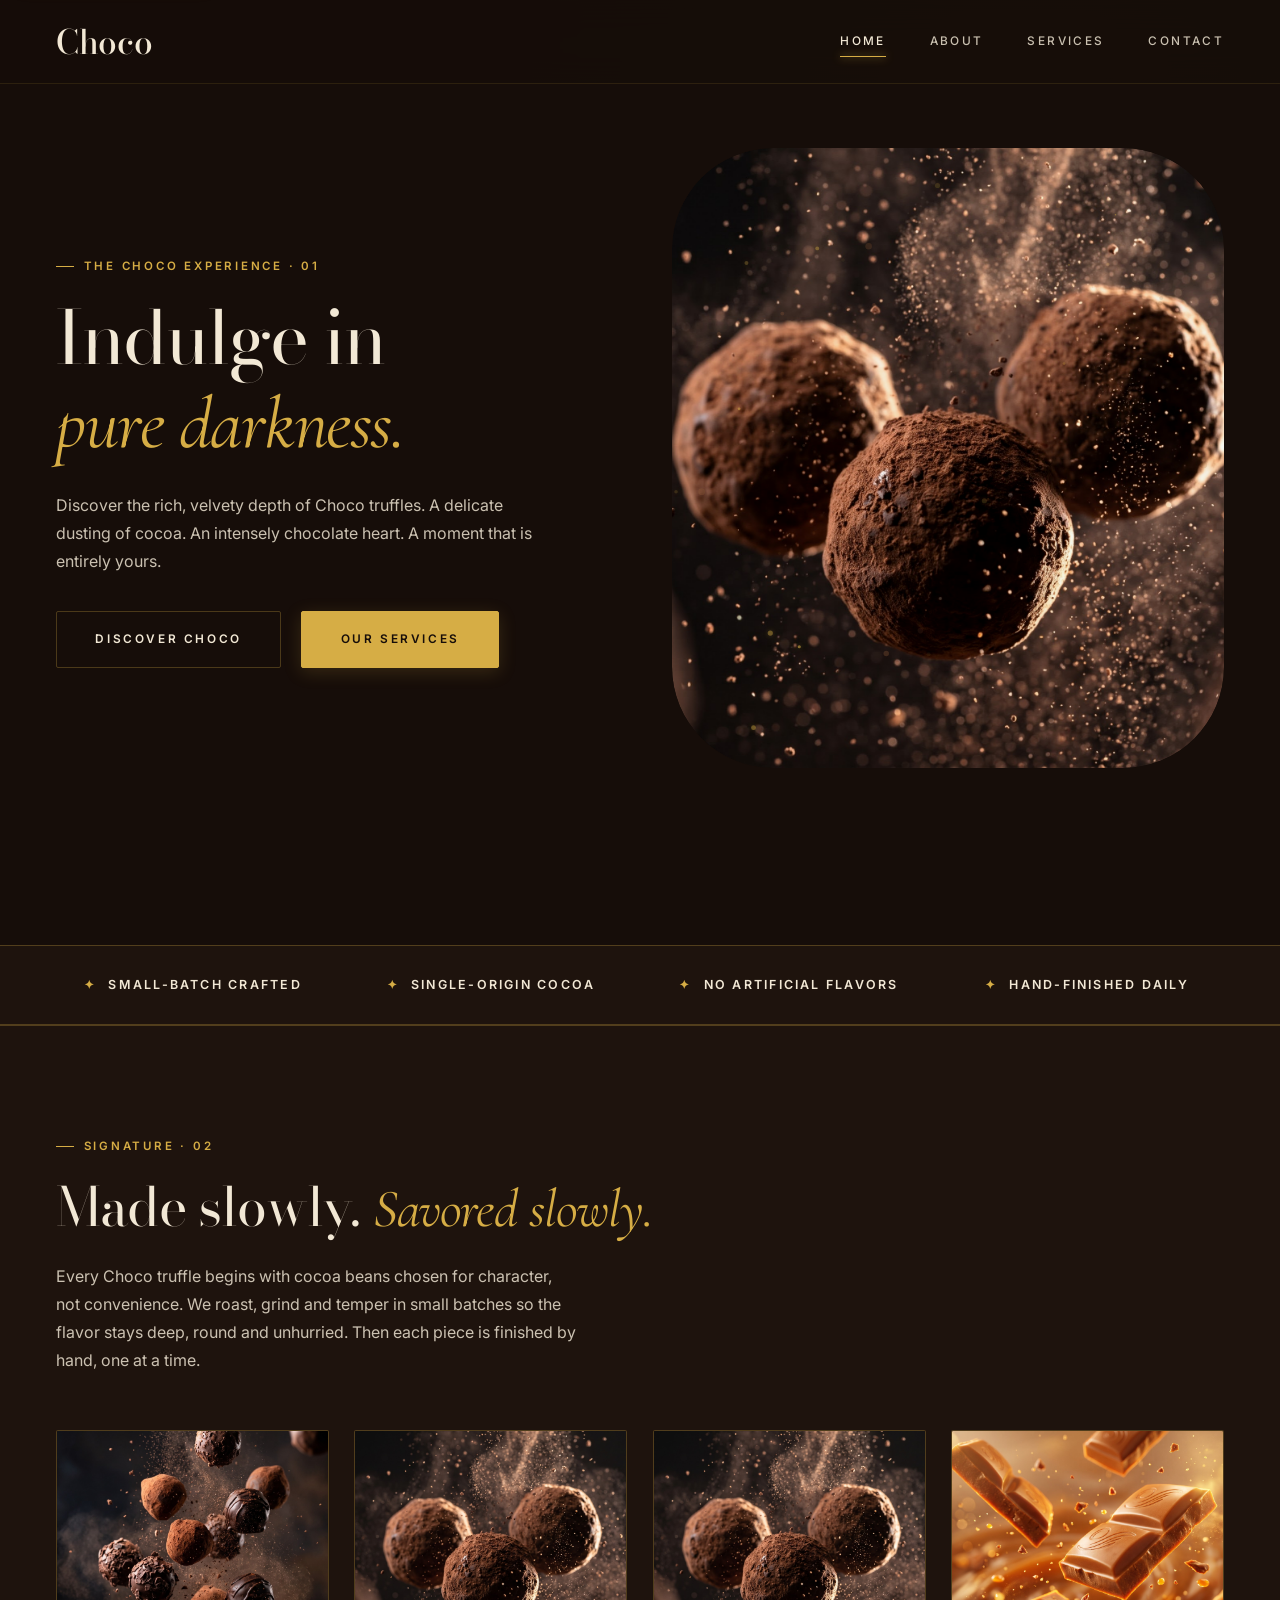
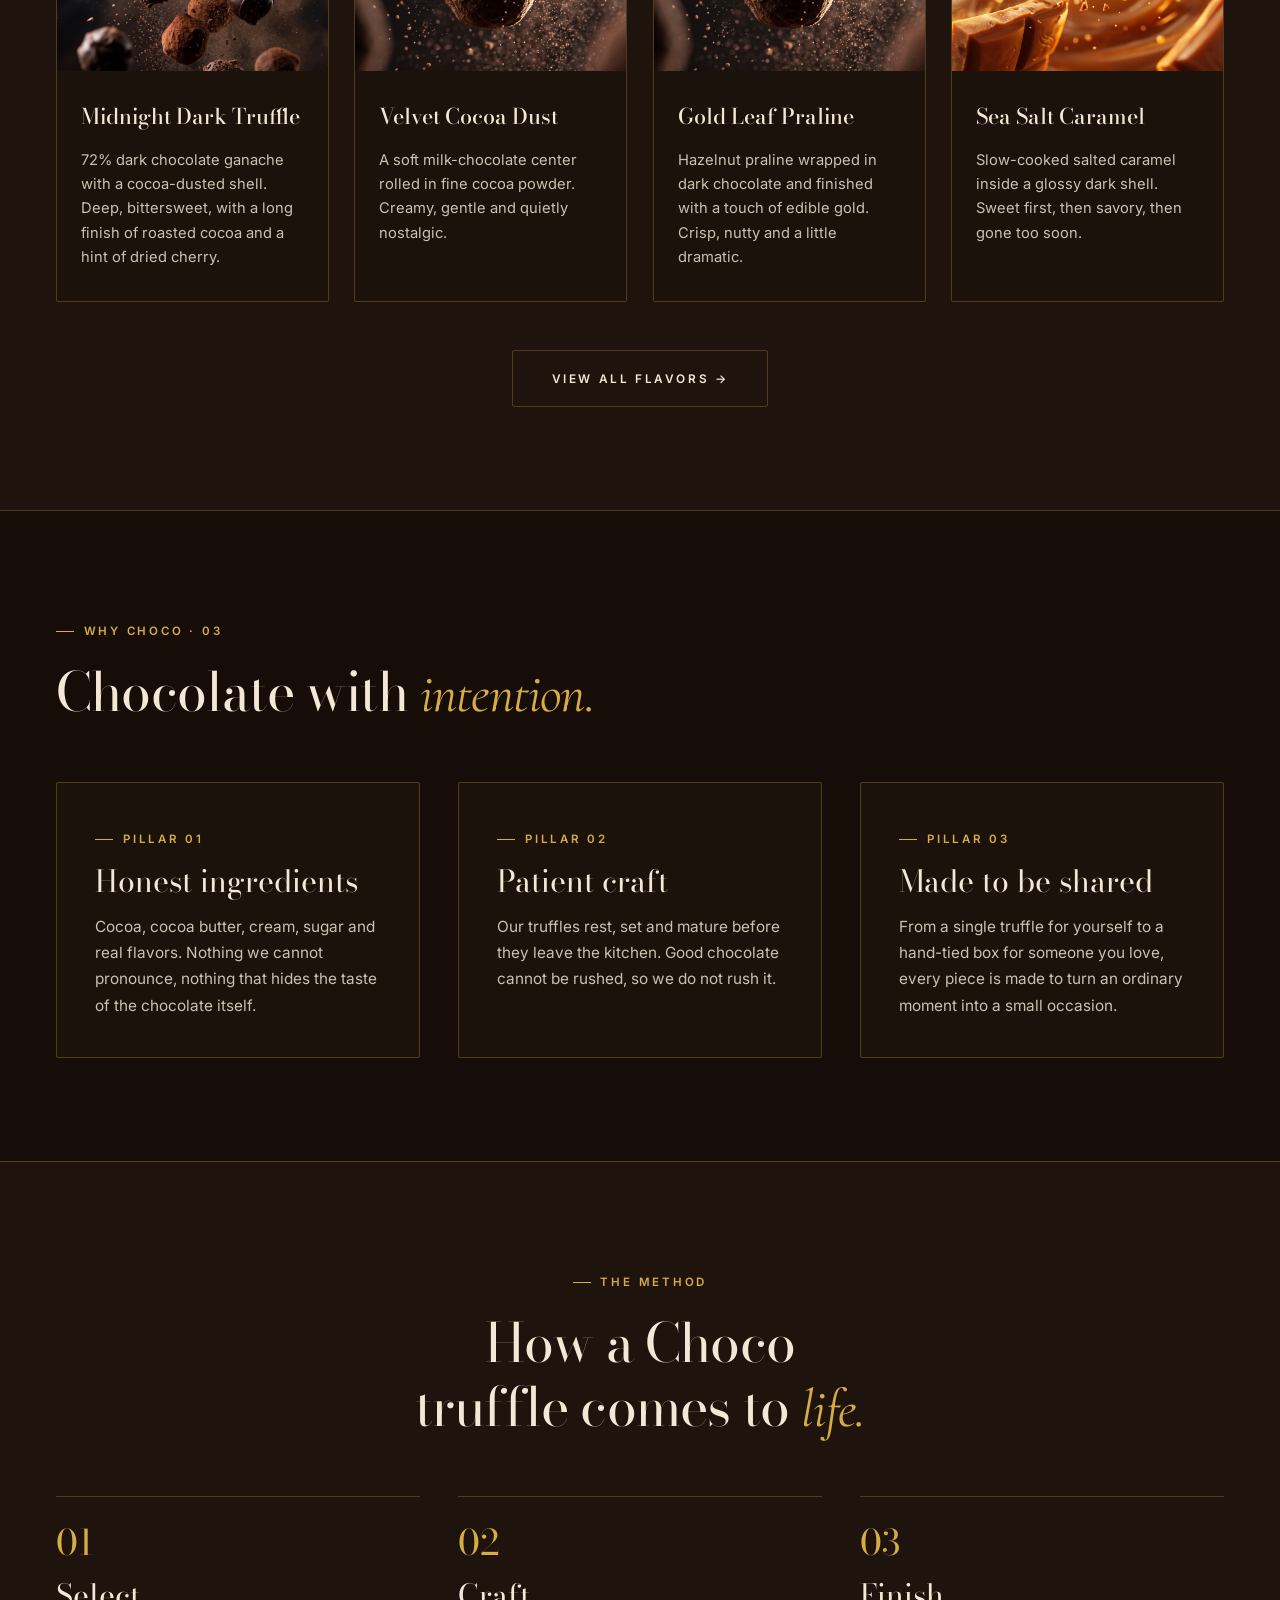
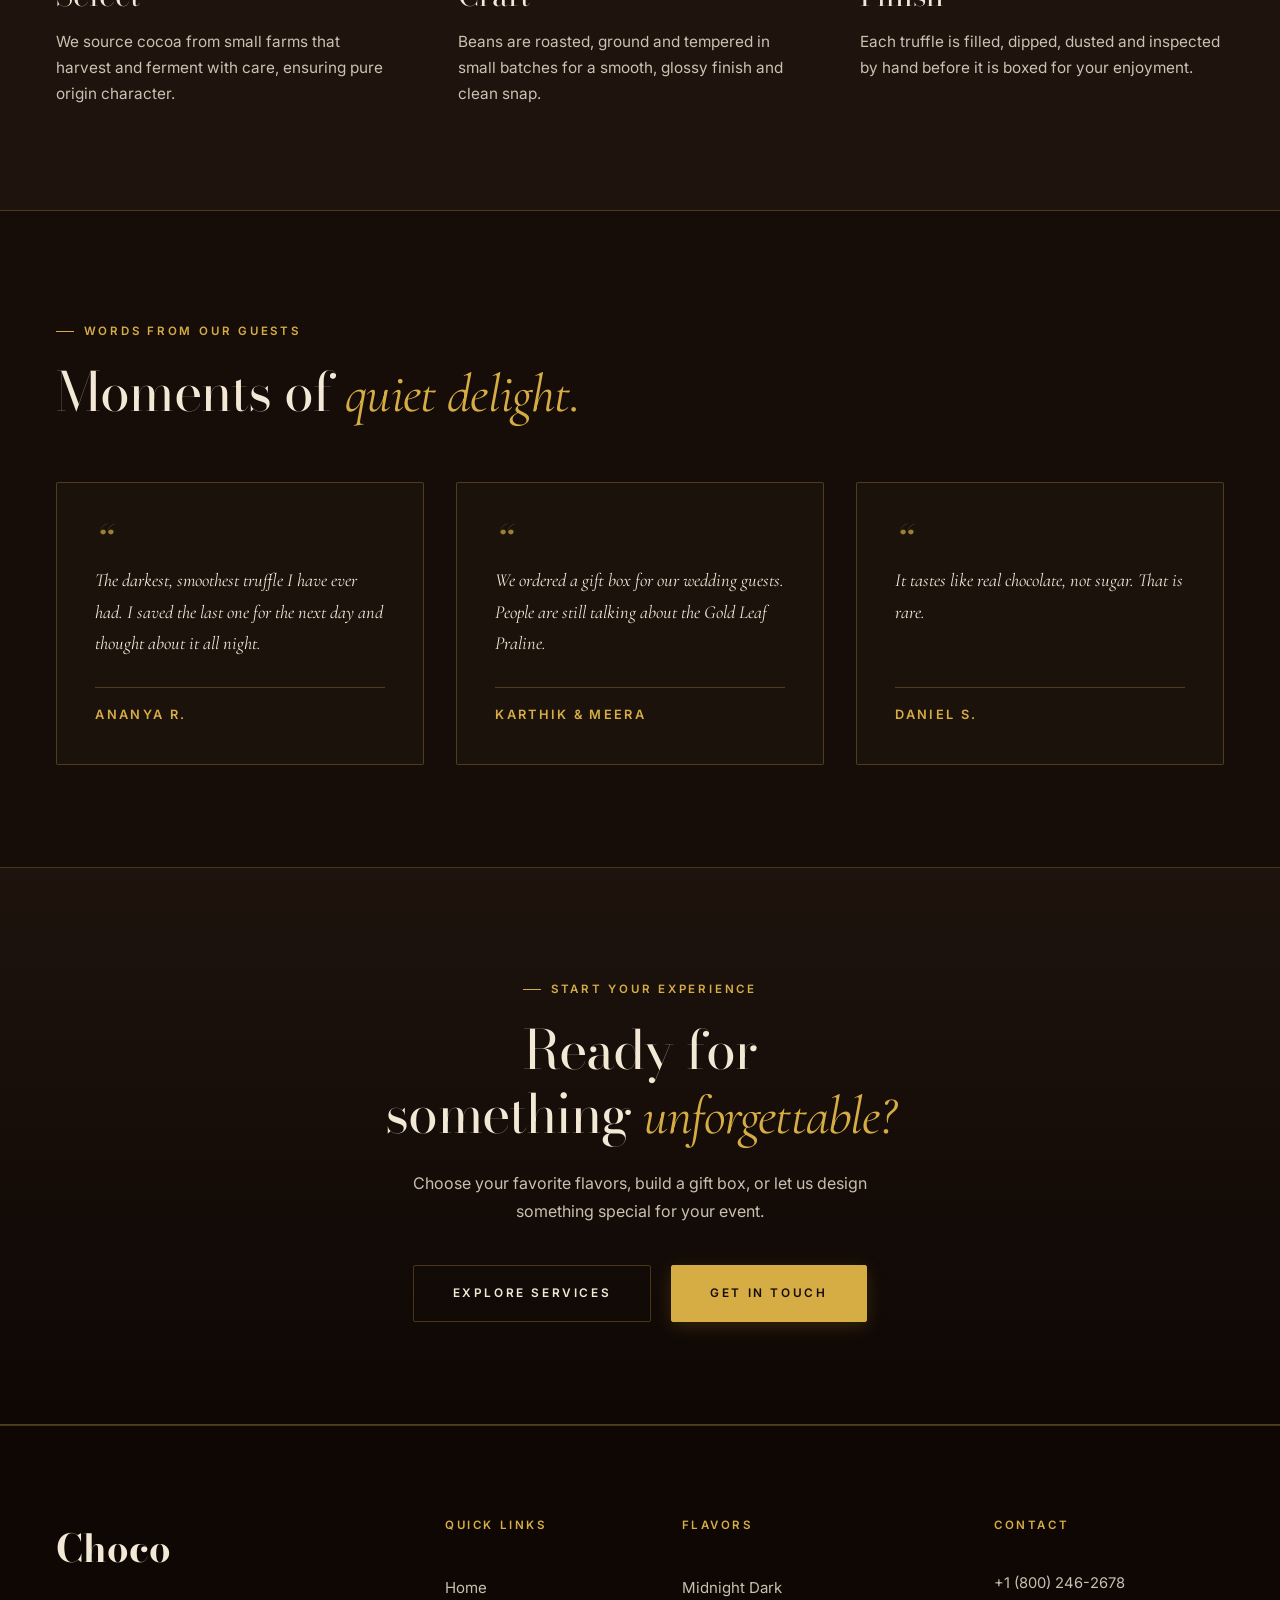
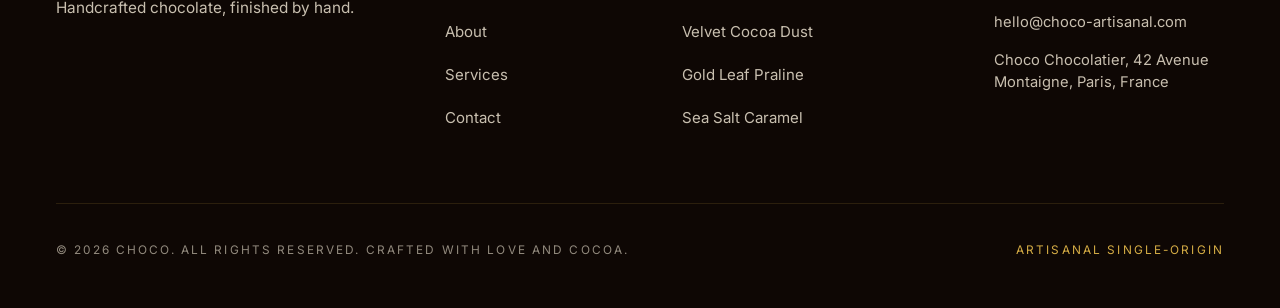
==== commit 5dc17f2b: "feat: add full content to all pages and update README" ====
--- a/index.html
+++ b/index.html
@@ -3,16 +3,17 @@
 <head>
   <meta charset="UTF-8">
   <meta name="viewport" content="width=device-width, initial-scale=1.0">
-  <meta name="description" content="Choco — Exclusive artisanal luxury chocolate. Single-origin Venezuelan and Madagascan Criollo cacao crafted into velvety darkness and pure pleasure.">
-  <meta name="keywords" content="Choco, luxury chocolate, artisanal truffles, dark chocolate, single origin, fine confectionery">
+  <meta name="description" content="Choco — Handcrafted artisanal luxury chocolate. Discover single-origin truffles made slowly and savored slowly.">
+  <meta name="keywords" content="Choco, luxury chocolate, artisanal truffles, dark chocolate, single origin, handcrafted chocolate">
   <meta name="author" content="Choco">
 
   <!-- Open Graph -->
-  <meta property="og:title" content="Choco — A Deeper Pleasure">
-  <meta property="og:description" content="Indulge in pure darkness. Sculpted from rare single-origin Criollo cacao with velvety melt and cinematic elegance.">
+  <meta property="og:title" content="Choco — Indulge in Pure Darkness">
+  <meta property="og:description" content="Discover the rich, velvety depth of Choco truffles. Small-batch crafted, single-origin cocoa, finished by hand daily.">
   <meta property="og:type" content="website">
-
-  <title>Choco — A Deeper Pleasure</title>
+  <meta property="og:image" content="assets/images/dark-truffles-poster.jpg">
+
+  <title>Choco — Indulge in Pure Darkness</title>
 
   <!-- Google Fonts: Bodoni Moda (Headings), Cormorant Garamond (Italic Luxury), Inter (Body) -->
   <link rel="preconnect" href="https://fonts.googleapis.com">
@@ -53,7 +54,7 @@
     <!-- Mobile Navigation Drawer -->
     <div id="mobile-nav" class="mobile-nav-drawer" role="dialog" aria-modal="true" aria-label="Mobile Navigation">
       <nav class="mobile-nav-list">
-        <a href="index.html" class="mobile-nav-link active">Home</a>
+        <a href="index.html" class="mobile-nav-link active" aria-current="page">Home</a>
         <a href="about.html" class="mobile-nav-link">About</a>
         <a href="services.html" class="mobile-nav-link">Services</a>
         <a href="contact.html" class="mobile-nav-link">Contact</a>
@@ -88,7 +89,7 @@
   <main id="main-content">
 
     <!-- =======================================================================
-         SECTION 1: GRAND LUXURY HERO & 3D FLOATING CHOCOLATE ANIMATION
+         SECTION 1: HERO (THE CHOCO EXPERIENCE · 01)
          ======================================================================= -->
     <section class="hero-experience" aria-label="The Choco Experience 01">
       <div class="container">
@@ -97,12 +98,12 @@
           <!-- Left Column: Typography & Action -->
           <div class="hero-content reveal-on-scroll">
             <span class="eyebrow">The Choco Experience · 01</span>
-            <h1 class="heading-xl">Indulge in <em>pure darkness</em>.</h1>
+            <h1 class="heading-xl">Indulge in <em>pure darkness.</em></h1>
             <p class="body-lead">
               Discover the rich, velvety depth of Choco truffles. A delicate dusting of cocoa. An intensely chocolate heart. A moment that is entirely yours.
             </p>
             <div style="display: flex; gap: 1.25rem; align-items: center; flex-wrap: wrap;">
-              <a href="#films" class="btn btn-outline">Discover Choco</a>
+              <a href="about.html" class="btn btn-outline">Discover Choco</a>
               <a href="services.html" class="btn btn-primary">Our Services</a>
             </div>
           </div>
@@ -131,179 +132,225 @@
     </section>
 
     <!-- =======================================================================
-         SECTION 2: THE CHOCOLATE COLLECTION
-         ======================================================================= -->
-    <section class="section-collection" aria-label="The Chocolate Collection">
+         SECTION 2: TRUST STRIP (4 Small Items in a Row)
+         ======================================================================= -->
+    <section class="trust-strip" aria-label="Choco Standards">
+      <div class="container">
+        <div class="trust-strip-grid">
+          <div class="trust-item">Small-batch crafted</div>
+          <div class="trust-item">Single-origin cocoa</div>
+          <div class="trust-item">No artificial flavors</div>
+          <div class="trust-item">Hand-finished daily</div>
+        </div>
+      </div>
+    </section>
+
+    <!-- =======================================================================
+         SECTION 3: OUR SIGNATURE COLLECTION (SIGNATURE · 02)
+         ======================================================================= -->
+    <section class="section-collection" aria-label="Our Signature Collection">
       <div class="container">
         <div class="reveal-on-scroll">
-          <span class="eyebrow">The Choco Collection</span>
-          <h2 class="heading-lg">Crafted from the <em>rarest cacao</em>.</h2>
+          <span class="eyebrow">Signature · 02</span>
+          <h2 class="heading-lg">Made slowly. <em>Savored slowly.</em></h2>
           <p class="body-lead">
-            Every creation is hand-sculpted in micro-batches from pure single-origin harvest estates across South America and Madagascar.
+            Every Choco truffle begins with cocoa beans chosen for character, not convenience. We roast, grind and temper in small batches so the flavor stays deep, round and unhurried. Then each piece is finished by hand, one at a time.
           </p>
         </div>
 
-        <div class="collection-grid">
-          <!-- Card 1: 72% Venezuelan Criollo -->
-          <article class="collection-card shimmer-card reveal-on-scroll">
-            <div class="collection-media">
-              <img src="assets/images/dark-truffles-poster.jpg" alt="72% Criollo Dark Chocolate Truffles" loading="lazy">
-            </div>
-            <span class="collection-origin">Single Estate · 72% Criollo</span>
-            <h3 class="heading-md">Dark Truffles</h3>
-            <p class="body-text">
-              Intense botanical notes, toasted hazelnut, and deep aromatic cocoa enrobed in raw 24-karat gold-dusted dust.
-            </p>
-          </article>
-
-          <!-- Card 2: 48% Madagascar Milk Chocolate -->
-          <article class="collection-card shimmer-card reveal-on-scroll" style="animation-delay: 0.15s;">
-            <div class="collection-media">
-              <img src="assets/images/milk-chocolate-poster.jpg" alt="48% Madagascar Velvet Milk Chocolate" loading="lazy">
-            </div>
-            <span class="collection-origin">Sambirano Valley · 48% Cacao</span>
-            <h3 class="heading-md">Milk Chocolate</h3>
-            <p class="body-text">
-              Slow granite-stone conched for 72 hours with sea-salt butter caramel and floral bourbon vanilla notes.
-            </p>
-          </article>
-
-          <!-- Card 3: Cold-Pressed White Truffles -->
-          <article class="collection-card shimmer-card reveal-on-scroll" style="animation-delay: 0.3s;">
-            <div class="collection-media">
-              <img src="assets/images/white-truffles-poster.jpg" alt="Cold Pressed Pure Cocoa Butter White Truffles" loading="lazy">
-            </div>
-            <span class="collection-origin">Pure Deodorized · Cold-Pressed</span>
-            <h3 class="heading-md">White Chocolate Truffles</h3>
-            <p class="body-text">
-              Delicate, light sweetness derived entirely from virgin cacao butter, organic alpine whole milk, and crushed wafer.
-            </p>
-          </article>
-        </div>
-      </div>
-    </section>
-
-    <!-- =======================================================================
-         SECTION 3: THE CHOCOLATE EXPERIENCE · 02
-         ======================================================================= -->
-    <section id="milk-chocolate" class="experience-02" aria-label="The Choco Experience 02">
-      <div class="container">
-        <div class="experience-grid-reverse">
-
-          <!-- Left: Cinematic Media Box -->
-          <div class="experience-media-box reveal-on-scroll">
-            <video class="experience-video" autoplay loop muted playsinline poster="assets/images/milk-chocolate-poster.jpg" preload="auto">
-              <source src="assets/videos/milk-chocolate-video.mp4" type="video/mp4">
-              <img src="assets/images/milk-chocolate-poster.jpg" alt="Silky milk chocolate bar spinning in golden amber light">
-            </video>
-          </div>
-
-          <!-- Right: Editorial Content -->
-          <div class="experience-content reveal-on-scroll">
-            <span class="eyebrow">The Choco Experience · 02</span>
-            <h2 class="heading-lg">A softer kind of <em>surrender</em>.</h2>
-            <p class="body-lead">
-              Meet your golden hour. Silky milk chocolate, a delicate gloss, and a smoothness that slowly melts the world away.
-            </p>
-            <span class="experience-accent-label">Smooth Milk Chocolate · Pure Pleasure</span>
-          </div>
-
-        </div>
-      </div>
-    </section>
-
-    <!-- =======================================================================
-         SECTION 4: THE CHOCO FILMS
-         ======================================================================= -->
-    <section id="films" class="choco-films" aria-label="The Choco Films Gallery">
+        <div class="signature-grid">
+          <!-- Card 1: Midnight Dark Truffle -->
+          <article class="signature-card reveal-on-scroll">
+            <div class="signature-card-media">
+              <img src="assets/images/dark-truffles-poster.jpg" alt="Midnight Dark Truffle" loading="lazy">
+            </div>
+            <div class="signature-card-body">
+              <h3 class="signature-card-title">Midnight Dark Truffle</h3>
+              <p class="signature-card-desc">
+                72% dark chocolate ganache with a cocoa-dusted shell. Deep, bittersweet, with a long finish of roasted cocoa and a hint of dried cherry.
+              </p>
+            </div>
+          </article>
+
+          <!-- Card 2: Velvet Cocoa Dust -->
+          <article class="signature-card reveal-on-scroll" style="animation-delay: 0.1s;">
+            <div class="signature-card-media">
+              <img src="assets/images/truffles-floating-in-milk-poster.jpg" alt="Velvet Cocoa Dust Truffle" loading="lazy">
+            </div>
+            <div class="signature-card-body">
+              <h3 class="signature-card-title">Velvet Cocoa Dust</h3>
+              <p class="signature-card-desc">
+                A soft milk-chocolate center rolled in fine cocoa powder. Creamy, gentle and quietly nostalgic.
+              </p>
+            </div>
+          </article>
+
+          <!-- Card 3: Gold Leaf Praline -->
+          <article class="signature-card reveal-on-scroll" style="animation-delay: 0.2s;">
+            <div class="signature-card-media">
+              <img src="assets/images/Chocolate_truffles_floating_with…_68b56a59_2K.jpg" alt="Gold Leaf Praline Truffle" loading="lazy">
+            </div>
+            <div class="signature-card-body">
+              <h3 class="signature-card-title">Gold Leaf Praline</h3>
+              <p class="signature-card-desc">
+                Hazelnut praline wrapped in dark chocolate and finished with a touch of edible gold. Crisp, nutty and a little dramatic.
+              </p>
+            </div>
+          </article>
+
+          <!-- Card 4: Sea Salt Caramel -->
+          <article class="signature-card reveal-on-scroll" style="animation-delay: 0.3s;">
+            <div class="signature-card-media">
+              <img src="assets/images/milk-chocolate-poster.jpg" alt="Sea Salt Caramel Truffle" loading="lazy">
+            </div>
+            <div class="signature-card-body">
+              <h3 class="signature-card-title">Sea Salt Caramel</h3>
+              <p class="signature-card-desc">
+                Slow-cooked salted caramel inside a glossy dark shell. Sweet first, then savory, then gone too soon.
+              </p>
+            </div>
+          </article>
+        </div>
+
+        <div style="margin-top: 3rem; text-align: center;" class="reveal-on-scroll">
+          <a href="services.html#flavors" class="btn btn-outline">View All Flavors &rarr;</a>
+        </div>
+      </div>
+    </section>
+
+    <!-- =======================================================================
+         SECTION 4: THE CHOCO DIFFERENCE (WHY CHOCO · 03)
+         ======================================================================= -->
+    <section class="section-difference" style="background-color: var(--color-espresso); padding: var(--section-pad-y) 0; border-top: 1px solid var(--color-gold-border);" aria-label="The Choco Difference">
       <div class="container">
         <div class="reveal-on-scroll">
-          <span class="eyebrow">The Choco Films</span>
-          <h2 class="heading-lg">Pleasure, <em>in motion</em>.</h2>
-          <p class="body-lead">
-            Experience the slow, sensory craftsmanship behind each single-origin chocolate creation.
-          </p>
-        </div>
-
-        <div class="films-grid">
-          <!-- Film 1: Dark Truffles -->
-          <article class="film-card reveal-on-scroll">
-            <div class="film-media-wrapper">
-              <video class="film-video" autoplay loop muted playsinline poster="assets/images/dark-truffles-poster.jpg" preload="auto">
-                <source src="assets/videos/dark-truffles-video.mp4" type="video/mp4">
-                <img src="assets/images/dark-truffles-poster.jpg" alt="Dark truffles animation">
-              </video>
-            </div>
-            <h3 class="film-caption">Dark truffles</h3>
-          </article>
-
-          <!-- Film 2: Milk Chocolate -->
-          <article class="film-card reveal-on-scroll" style="animation-delay: 0.15s;">
-            <div class="film-media-wrapper">
-              <video class="film-video" autoplay loop muted playsinline poster="assets/images/milk-chocolate-poster.jpg" preload="auto">
-                <source src="assets/videos/milk-chocolate-video.mp4" type="video/mp4">
-                <img src="assets/images/milk-chocolate-poster.jpg" alt="Milk chocolate animation">
-              </video>
-            </div>
-            <h3 class="film-caption">Milk chocolate</h3>
-          </article>
-
-          <!-- Film 3: White Chocolate Truffles -->
-          <article class="film-card reveal-on-scroll" style="animation-delay: 0.3s;">
-            <div class="film-media-wrapper">
-              <video class="film-video" autoplay loop muted playsinline poster="assets/images/white-truffles-poster.jpg" preload="auto">
-                <source src="assets/videos/white-truffles-video.mp4" type="video/mp4">
-                <img src="assets/images/white-truffles-poster.jpg" alt="White chocolate truffles animation">
-              </video>
-            </div>
-            <h3 class="film-caption">White chocolate truffles</h3>
-          </article>
-        </div>
-      </div>
-    </section>
-
-    <!-- =======================================================================
-         SECTION 5: THE CHOCO APPROACH
-         ======================================================================= -->
-    <section class="choco-approach" aria-label="The Choco Approach">
+          <span class="eyebrow">Why Choco · 03</span>
+          <h2 class="heading-lg">Chocolate with <em>intention.</em></h2>
+        </div>
+
+        <div class="three-col-grid">
+          <!-- Pillar 1 -->
+          <article class="difference-card reveal-on-scroll">
+            <span class="eyebrow" style="margin-bottom: 0.75rem;">Pillar 01</span>
+            <h3 class="heading-md">Honest ingredients</h3>
+            <p class="body-text">
+              Cocoa, cocoa butter, cream, sugar and real flavors. Nothing we cannot pronounce, nothing that hides the taste of the chocolate itself.
+            </p>
+          </article>
+
+          <!-- Pillar 2 -->
+          <article class="difference-card reveal-on-scroll" style="animation-delay: 0.15s;">
+            <span class="eyebrow" style="margin-bottom: 0.75rem;">Pillar 02</span>
+            <h3 class="heading-md">Patient craft</h3>
+            <p class="body-text">
+              Our truffles rest, set and mature before they leave the kitchen. Good chocolate cannot be rushed, so we do not rush it.
+            </p>
+          </article>
+
+          <!-- Pillar 3 -->
+          <article class="difference-card reveal-on-scroll" style="animation-delay: 0.3s;">
+            <span class="eyebrow" style="margin-bottom: 0.75rem;">Pillar 03</span>
+            <h3 class="heading-md">Made to be shared</h3>
+            <p class="body-text">
+              From a single truffle for yourself to a hand-tied box for someone you love, every piece is made to turn an ordinary moment into a small occasion.
+            </p>
+          </article>
+        </div>
+      </div>
+    </section>
+
+    <!-- =======================================================================
+         SECTION 5: A MOMENT IN THREE STEPS
+         ======================================================================= -->
+    <section class="section-steps" style="background-color: var(--color-espresso-surface); padding: var(--section-pad-y) 0; border-top: 1px solid var(--color-gold-border);" aria-label="How a Choco Truffle Comes to Life">
+      <div class="container">
+        <div class="reveal-on-scroll" style="text-align: center; max-width: 700px; margin: 0 auto 1rem;">
+          <span class="eyebrow">The Method</span>
+          <h2 class="heading-lg">How a Choco truffle comes to <em>life.</em></h2>
+        </div>
+
+        <div class="three-col-grid">
+          <!-- Step 1 -->
+          <article class="step-card reveal-on-scroll">
+            <div class="step-number">01</div>
+            <h3 class="heading-md">Select</h3>
+            <p class="body-text">
+              We source cocoa from small farms that harvest and ferment with care, ensuring pure origin character.
+            </p>
+          </article>
+
+          <!-- Step 2 -->
+          <article class="step-card reveal-on-scroll" style="animation-delay: 0.15s;">
+            <div class="step-number">02</div>
+            <h3 class="heading-md">Craft</h3>
+            <p class="body-text">
+              Beans are roasted, ground and tempered in small batches for a smooth, glossy finish and clean snap.
+            </p>
+          </article>
+
+          <!-- Step 3 -->
+          <article class="step-card reveal-on-scroll" style="animation-delay: 0.3s;">
+            <div class="step-number">03</div>
+            <h3 class="heading-md">Finish</h3>
+            <p class="body-text">
+              Each truffle is filled, dipped, dusted and inspected by hand before it is boxed for your enjoyment.
+            </p>
+          </article>
+        </div>
+      </div>
+    </section>
+
+    <!-- =======================================================================
+         SECTION 6: TESTIMONIALS
+         ======================================================================= -->
+    <section class="section-testimonials" style="background-color: var(--color-espresso); padding: var(--section-pad-y) 0; border-top: 1px solid var(--color-gold-border);" aria-label="Customer Testimonials">
       <div class="container">
         <div class="reveal-on-scroll">
-          <span class="eyebrow">The Choco Approach</span>
-          <h2 class="heading-lg">Devotion in every <em>detail</em>.</h2>
-        </div>
-
-        <div class="approach-grid">
-          <div class="approach-col reveal-on-scroll">
-            <h3 class="heading-md">Texture to <em>savour</em></h3>
-            <p class="body-text">From a fine cocoa dusting to a silky, marble-tempered crystalline finish.</p>
-          </div>
-          <div class="approach-col reveal-on-scroll" style="animation-delay: 0.15s;">
-            <h3 class="heading-md">Flavour to <em>explore</em></h3>
-            <p class="body-text">Deep dark, smooth milk, and delicate white chocolate balanced to perfection.</p>
-          </div>
-          <div class="approach-col reveal-on-scroll" style="animation-delay: 0.3s;">
-            <h3 class="heading-md">Moments to <em>share</em></h3>
-            <p class="body-text">A thoughtful gift, a milestone celebration, or an intimate moment to yourself.</p>
-          </div>
-        </div>
-      </div>
-    </section>
-
-    <!-- =======================================================================
-         SECTION 6: CONTACT / CLOSING CTA
-         ======================================================================= -->
-    <section class="section-cta" aria-label="Closing Call to Action">
-      <div class="container">
-        <div class="cta-container reveal-on-scroll">
-          <span class="eyebrow">Made for Your Moment</span>
-          <h2 class="heading-lg">Let's make something <em>memorable</em>.</h2>
-          <p class="body-lead" style="max-width: 600px;">
-            Whether you are curating bespoke corporate gifts or celebrating a milestone, we craft chocolate experiences that linger long after the final melt.
-          </p>
-          <div style="display: flex; gap: 1.25rem; flex-wrap: wrap;">
-            <a href="contact.html" class="btn btn-primary">Let's Talk</a>
-            <a href="services.html" class="btn btn-outline">Explore Services</a>
-          </div>
+          <span class="eyebrow">Words from Our Guests</span>
+          <h2 class="heading-lg">Moments of <em>quiet delight.</em></h2>
+        </div>
+
+        <div class="testimonials-grid">
+          <!-- Testimonial 1 -->
+          <article class="testimonial-card reveal-on-scroll">
+            <p class="testimonial-quote">
+              The darkest, smoothest truffle I have ever had. I saved the last one for the next day and thought about it all night.
+            </p>
+            <div class="testimonial-author">Ananya R.</div>
+          </article>
+
+          <!-- Testimonial 2 -->
+          <article class="testimonial-card reveal-on-scroll" style="animation-delay: 0.15s;">
+            <p class="testimonial-quote">
+              We ordered a gift box for our wedding guests. People are still talking about the Gold Leaf Praline.
+            </p>
+            <div class="testimonial-author">Karthik &amp; Meera</div>
+          </article>
+
+          <!-- Testimonial 3 -->
+          <article class="testimonial-card reveal-on-scroll" style="animation-delay: 0.3s;">
+            <p class="testimonial-quote">
+              It tastes like real chocolate, not sugar. That is rare.
+            </p>
+            <div class="testimonial-author">Daniel S.</div>
+          </article>
+        </div>
+      </div>
+    </section>
+
+    <!-- =======================================================================
+         SECTION 7: CALL TO ACTION BAND
+         ======================================================================= -->
+    <section class="cta-band" aria-label="Call to Action">
+      <div class="container reveal-on-scroll">
+        <span class="eyebrow">Start Your Experience</span>
+        <h2 class="heading-lg">Ready for something <em>unforgettable?</em></h2>
+        <p class="body-lead">
+          Choose your favorite flavors, build a gift box, or let us design something special for your event.
+        </p>
+        <div class="cta-actions">
+          <a href="services.html" class="btn btn-outline">Explore Services</a>
+          <a href="contact.html" class="btn btn-primary">Get in Touch</a>
         </div>
       </div>
     </section>
@@ -311,59 +358,49 @@
   </main>
 
   <!-- =========================================================================
-       GRAND LUXURY FOOTER
+       GLOBAL LUXURY FOOTER (MATCHING ALL 4 PAGES)
        ========================================================================= -->
   <footer class="site-footer" role="contentinfo">
     <div class="container">
       <div class="footer-top-grid">
+
+        <!-- Column 1: Brand & Tagline -->
         <div class="footer-brand-col">
           <h2 class="footer-brand">Choco</h2>
-          <p class="footer-tagline">A little moment. A deeper pleasure.</p>
-        </div>
-
+          <p class="footer-tagline">Handcrafted chocolate, finished by hand.</p>
+        </div>
+
+        <!-- Column 2: Quick Links -->
         <nav class="footer-nav-col" aria-label="Footer Navigation">
-          <span class="footer-nav-title">Navigation</span>
+          <span class="footer-nav-title">Quick Links</span>
           <a href="index.html" class="footer-nav-link">Home</a>
           <a href="about.html" class="footer-nav-link">About</a>
           <a href="services.html" class="footer-nav-link">Services</a>
           <a href="contact.html" class="footer-nav-link">Contact</a>
         </nav>
 
+        <!-- Column 3: Flavors -->
+        <div class="footer-nav-col" aria-label="Signature Flavors">
+          <span class="footer-nav-title">Flavors</span>
+          <a href="services.html#flavors" class="footer-nav-link">Midnight Dark</a>
+          <a href="services.html#flavors" class="footer-nav-link">Velvet Cocoa Dust</a>
+          <a href="services.html#flavors" class="footer-nav-link">Gold Leaf Praline</a>
+          <a href="services.html#flavors" class="footer-nav-link">Sea Salt Caramel</a>
+        </div>
+
+        <!-- Column 4: Contact -->
         <div class="footer-contact-col">
-          <span class="footer-nav-title">Contact & Atelier</span>
-          <p class="footer-contact-item">42 Avenue Montaigne, Paris</p>
-          <a href="mailto:concierge@choco-artisanal.com" class="footer-contact-link">concierge@choco-artisanal.com</a>
+          <span class="footer-nav-title">Contact</span>
+          <!-- Contact placeholders -->
           <a href="tel:+18002462678" class="footer-contact-link">+1 (800) 246-2678</a>
-        </div>
-
-        <div class="footer-social-col">
-          <span class="footer-social-title">Follow Choco</span>
-          <div class="social-links">
-            <a href="https://instagram.com" target="_blank" rel="noopener noreferrer" class="social-link-icon" aria-label="Instagram">
-              <svg width="20" height="20" viewBox="0 0 24 24" fill="none" stroke="currentColor" stroke-width="1.8" stroke-linecap="round" stroke-linejoin="round">
-                <rect x="2" y="2" width="20" height="20" rx="5" ry="5"></rect>
-                <path d="M16 11.37A4 4 0 1 1 12.63 8 4 4 0 0 1 16 11.37z"></path>
-                <line x1="17.5" y1="6.5" x2="17.51" y2="6.5"></line>
-              </svg>
-            </a>
-            <a href="https://facebook.com" target="_blank" rel="noopener noreferrer" class="social-link-icon" aria-label="Facebook">
-              <svg width="20" height="20" viewBox="0 0 24 24" fill="currentColor">
-                <path d="M18 2h-3a5 5 0 0 0-5 5v3H7v4h3v8h4v-8h3l1-4h-4V7a1 1 0 0 1 1-1h3z"></path>
-              </svg>
-            </a>
-            <a href="https://linkedin.com" target="_blank" rel="noopener noreferrer" class="social-link-icon" aria-label="LinkedIn">
-              <svg width="20" height="20" viewBox="0 0 24 24" fill="currentColor">
-                <path d="M16 8a6 6 0 0 1 6 6v7h-4v-7a2 2 0 0 0-2-2 2 2 0 0 0-2 2v7h-4v-7a6 6 0 0 1 6-6z"></path>
-                <rect x="2" y="9" width="4" height="12"></rect>
-                <circle cx="4" cy="4" r="2"></circle>
-              </svg>
-            </a>
-          </div>
-        </div>
+          <a href="mailto:hello@choco-artisanal.com" class="footer-contact-link">hello@choco-artisanal.com</a>
+          <p class="footer-contact-item">Choco Chocolatier, 42 Avenue Montaigne, Paris, France</p>
+        </div>
+
       </div>
 
       <div class="footer-bottom">
-        <p>© CHOCO 2026. ALL RIGHTS RESERVED.</p>
+        <p>&copy; 2026 Choco. All rights reserved. Crafted with love and cocoa.</p>
         <p style="color: var(--color-gold);">ARTISANAL SINGLE-ORIGIN</p>
       </div>
     </div>
--- a/css/style.css
+++ b/css/style.css
@@ -1392,3 +1392,684 @@
   from { opacity: 0; transform: translateY(10px); }
   to { opacity: 1; transform: translateY(0); }
 }
+
+/* ==========================================================================
+   NEW LUXURY CONTENT SECTIONS (Trust Strip, Menu, FAQ, Testimonials, etc.)
+   ========================================================================== */
+
+/* 1. Trust Strip (4 items) */
+.trust-strip {
+  background-color: var(--color-espresso-surface);
+  border-top: 1px solid var(--color-gold-border);
+  border-bottom: 1px solid var(--color-gold-border);
+  padding: 1.75rem 0;
+  position: relative;
+  z-index: 2;
+}
+
+.trust-strip-grid {
+  display: grid;
+  grid-template-columns: repeat(4, 1fr);
+  gap: 1.5rem;
+  align-items: center;
+  text-align: center;
+}
+
+.trust-item {
+  display: flex;
+  align-items: center;
+  justify-content: center;
+  gap: 0.75rem;
+  font-family: var(--font-sans);
+  font-size: 0.78rem;
+  font-weight: 600;
+  letter-spacing: 0.18em;
+  text-transform: uppercase;
+  color: var(--color-ivory);
+}
+
+.trust-item::before {
+  content: '✦';
+  color: var(--color-gold);
+  font-size: 0.75rem;
+}
+
+/* 2. Signature Collection 4-Card Grid */
+.signature-grid {
+  display: grid;
+  grid-template-columns: repeat(4, 1fr);
+  gap: clamp(1.25rem, 2vw, 2rem);
+  margin-top: 3.5rem;
+}
+
+.signature-card {
+  background-color: var(--color-espresso-card);
+  border: 1px solid var(--color-gold-border);
+  border-radius: var(--radius-sm);
+  overflow: hidden;
+  display: flex;
+  flex-direction: column;
+  transition: transform var(--trans-normal), border-color var(--trans-normal), box-shadow var(--trans-normal);
+}
+
+.signature-card:hover {
+  transform: translateY(-6px);
+  border-color: var(--color-gold);
+  box-shadow: 0 16px 36px var(--color-gold-subtle);
+}
+
+.signature-card-media {
+  width: 100%;
+  height: 240px;
+  overflow: hidden;
+  background-color: var(--color-espresso-deep);
+  position: relative;
+}
+
+.signature-card-media img {
+  width: 100%;
+  height: 100%;
+  object-fit: cover;
+  transition: transform var(--trans-slow);
+}
+
+.signature-card:hover .signature-card-media img {
+  transform: scale(1.05);
+}
+
+.signature-card-body {
+  padding: 1.75rem 1.5rem 2rem;
+  display: flex;
+  flex-direction: column;
+  flex-grow: 1;
+}
+
+.signature-card-title {
+  font-family: var(--font-serif);
+  font-size: 1.35rem;
+  font-weight: 500;
+  color: var(--color-ivory);
+  margin-bottom: 0.75rem;
+}
+
+.signature-card-desc {
+  font-size: 0.92rem;
+  color: var(--color-ivory-secondary);
+  line-height: 1.65;
+}
+
+/* 3. The Choco Difference & Moment Steps (3 columns) */
+.three-col-grid {
+  display: grid;
+  grid-template-columns: repeat(3, 1fr);
+  gap: clamp(1.5rem, 3vw, 2.75rem);
+  margin-top: 3.5rem;
+}
+
+.difference-card {
+  background-color: var(--color-espresso-card);
+  border: 1px solid var(--color-gold-border);
+  border-radius: var(--radius-sm);
+  padding: clamp(2rem, 3vw, 2.75rem);
+  transition: transform var(--trans-normal), border-color var(--trans-normal), box-shadow var(--trans-normal);
+}
+
+.difference-card:hover {
+  transform: translateY(-5px);
+  border-color: var(--color-gold);
+  box-shadow: 0 14px 32px var(--color-gold-subtle);
+}
+
+.step-card {
+  border-top: 1px solid var(--color-gold-border);
+  padding-top: 1.75rem;
+}
+
+.step-number {
+  font-family: var(--font-serif);
+  font-size: 2.2rem;
+  color: var(--color-gold);
+  line-height: 1;
+  margin-bottom: 1rem;
+}
+
+/* 4. Testimonials (3 cards) */
+.testimonials-grid {
+  display: grid;
+  grid-template-columns: repeat(3, 1fr);
+  gap: clamp(1.5rem, 2.5vw, 2.25rem);
+  margin-top: 3.5rem;
+}
+
+.testimonial-card {
+  background-color: var(--color-espresso-card);
+  border: 1px solid var(--color-gold-border);
+  border-radius: var(--radius-sm);
+  padding: clamp(2rem, 3vw, 2.5rem);
+  display: flex;
+  flex-direction: column;
+  justify-content: space-between;
+  position: relative;
+  transition: transform var(--trans-normal), border-color var(--trans-normal), box-shadow var(--trans-normal);
+}
+
+.testimonial-card:hover {
+  transform: translateY(-5px);
+  border-color: var(--color-gold);
+  box-shadow: 0 16px 36px var(--color-gold-subtle);
+}
+
+.testimonial-quote {
+  font-family: var(--font-italic);
+  font-size: 1.15rem;
+  font-style: italic;
+  color: var(--color-ivory);
+  line-height: 1.7;
+  margin-bottom: 1.75rem;
+  position: relative;
+}
+
+.testimonial-quote::before {
+  content: '“';
+  font-family: var(--font-serif);
+  font-size: 2.5rem;
+  color: var(--color-gold);
+  display: block;
+  line-height: 1;
+  margin-bottom: 0.25rem;
+  opacity: 0.7;
+}
+
+.testimonial-author {
+  font-family: var(--font-sans);
+  font-size: 0.8rem;
+  font-weight: 600;
+  letter-spacing: 0.18em;
+  text-transform: uppercase;
+  color: var(--color-gold);
+  border-top: 1px solid var(--color-gold-border);
+  padding-top: 1rem;
+}
+
+/* 5. Call To Action Band */
+.cta-band {
+  background: linear-gradient(180deg, var(--color-espresso-surface) 0%, var(--color-espresso-deep) 100%);
+  border-top: 1px solid var(--color-gold-border);
+  border-bottom: 1px solid var(--color-gold-border);
+  padding: clamp(5rem, 8vw, 7.5rem) 0;
+  text-align: center;
+  position: relative;
+  overflow: hidden;
+}
+
+.cta-band .heading-lg {
+  max-width: 720px;
+  margin-left: auto;
+  margin-right: auto;
+}
+
+.cta-band .body-lead {
+  margin-left: auto;
+  margin-right: auto;
+  margin-bottom: 2.5rem;
+}
+
+.cta-actions {
+  display: flex;
+  gap: 1.25rem;
+  justify-content: center;
+  align-items: center;
+  flex-wrap: wrap;
+}
+
+/* 6. By The Numbers (4 counters) */
+.numbers-band {
+  background-color: var(--color-espresso-deep);
+  border-top: 1px solid var(--color-gold-border);
+  border-bottom: 1px solid var(--color-gold-border);
+  padding: clamp(3.5rem, 6vw, 5rem) 0;
+}
+
+.numbers-grid {
+  display: grid;
+  grid-template-columns: repeat(4, 1fr);
+  gap: 2rem;
+  text-align: center;
+}
+
+.number-item-val {
+  font-family: var(--font-serif);
+  font-size: clamp(2.4rem, 4.5vw, 3.8rem);
+  font-weight: 400;
+  color: var(--color-gold);
+  line-height: 1.1;
+  margin-bottom: 0.6rem;
+}
+
+.number-item-label {
+  font-family: var(--font-sans);
+  font-size: 0.8rem;
+  font-weight: 600;
+  letter-spacing: 0.2em;
+  text-transform: uppercase;
+  color: var(--color-ivory-secondary);
+}
+
+/* 7. Timeline / Process 5 Steps */
+.timeline-grid {
+  display: grid;
+  grid-template-columns: repeat(5, 1fr);
+  gap: 1.5rem;
+  margin-top: 3.5rem;
+  position: relative;
+}
+
+.timeline-step {
+  background-color: var(--color-espresso-card);
+  border: 1px solid var(--color-gold-border);
+  border-radius: var(--radius-sm);
+  padding: 1.75rem 1.25rem;
+  display: flex;
+  flex-direction: column;
+  transition: transform var(--trans-normal), border-color var(--trans-normal);
+}
+
+.timeline-step:hover {
+  transform: translateY(-4px);
+  border-color: var(--color-gold);
+}
+
+.timeline-step-num {
+  font-family: var(--font-sans);
+  font-size: 0.75rem;
+  font-weight: 700;
+  letter-spacing: 0.2em;
+  color: var(--color-gold);
+  margin-bottom: 0.75rem;
+}
+
+/* 8. Meet The Makers (3 profile cards) */
+.makers-grid {
+  display: grid;
+  grid-template-columns: repeat(3, 1fr);
+  gap: clamp(1.5rem, 3vw, 2.5rem);
+  margin-top: 3.5rem;
+}
+
+.maker-card {
+  background-color: var(--color-espresso-card);
+  border: 1px solid var(--color-gold-border);
+  border-radius: var(--radius-sm);
+  overflow: hidden;
+  transition: transform var(--trans-normal), border-color var(--trans-normal);
+}
+
+.maker-card:hover {
+  transform: translateY(-6px);
+  border-color: var(--color-gold);
+}
+
+.maker-avatar {
+  width: 100%;
+  height: 280px;
+  background-color: var(--color-espresso-deep);
+  position: relative;
+  overflow: hidden;
+}
+
+.maker-avatar img {
+  width: 100%;
+  height: 100%;
+  object-fit: cover;
+  border-radius: 0;
+  filter: grayscale(0.2) contrast(1.05);
+  transition: transform var(--trans-slow);
+}
+
+.maker-card:hover .maker-avatar img {
+  transform: scale(1.04);
+}
+
+.maker-body {
+  padding: 2rem 1.75rem;
+}
+
+.maker-role {
+  font-family: var(--font-sans);
+  font-size: 0.72rem;
+  font-weight: 700;
+  letter-spacing: 0.22em;
+  text-transform: uppercase;
+  color: var(--color-gold);
+  margin-bottom: 0.5rem;
+  display: block;
+}
+
+.maker-name {
+  font-family: var(--font-serif);
+  font-size: 1.4rem;
+  color: var(--color-ivory);
+  margin-bottom: 0.85rem;
+}
+
+/* 9. Flavor Menu (Two-Column List) */
+.flavor-menu-grid {
+  display: grid;
+  grid-template-columns: 1fr 1fr;
+  gap: clamp(2rem, 5vw, 4rem);
+  margin-top: 3.5rem;
+}
+
+.flavor-menu-col {
+  display: flex;
+  flex-direction: column;
+  gap: 1.25rem;
+}
+
+.flavor-menu-item {
+  display: flex;
+  justify-content: space-between;
+  align-items: baseline;
+  padding-bottom: 1rem;
+  border-bottom: 1px solid rgba(214, 173, 69, 0.16);
+}
+
+.flavor-item-name {
+  font-family: var(--font-serif);
+  font-size: 1.2rem;
+  color: var(--color-ivory);
+}
+
+.flavor-item-desc {
+  font-family: var(--font-sans);
+  font-size: 0.88rem;
+  color: var(--color-gold);
+  letter-spacing: 0.05em;
+  text-align: right;
+}
+
+/* 10. Packages Pricing Cards (3 cards) */
+.packages-grid {
+  display: grid;
+  grid-template-columns: repeat(3, 1fr);
+  gap: clamp(1.5rem, 3vw, 2.5rem);
+  margin-top: 3.5rem;
+}
+
+.package-card {
+  background-color: var(--color-espresso-card);
+  border: 1px solid var(--color-gold-border);
+  border-radius: var(--radius-sm);
+  padding: clamp(2.5rem, 3.5vw, 3rem);
+  display: flex;
+  flex-direction: column;
+  justify-content: space-between;
+  position: relative;
+  transition: transform var(--trans-normal), border-color var(--trans-normal), box-shadow var(--trans-normal);
+}
+
+.package-card.featured {
+  border-color: var(--color-gold);
+  background-color: var(--color-espresso-card-hover);
+  box-shadow: 0 16px 40px var(--color-gold-subtle);
+}
+
+.package-card:hover {
+  transform: translateY(-6px);
+  border-color: var(--color-gold);
+}
+
+.package-badge {
+  position: absolute;
+  top: -12px;
+  right: 24px;
+  background-color: var(--color-gold);
+  color: var(--color-espresso);
+  font-family: var(--font-sans);
+  font-size: 0.65rem;
+  font-weight: 700;
+  letter-spacing: 0.2em;
+  text-transform: uppercase;
+  padding: 0.35rem 0.9rem;
+  border-radius: var(--radius-sm);
+}
+
+.package-price {
+  font-family: var(--font-serif);
+  font-size: 2.2rem;
+  color: var(--color-gold);
+  margin: 1.25rem 0 0.5rem;
+}
+
+.package-specs {
+  font-size: 0.9rem;
+  color: var(--color-ivory-secondary);
+  margin-bottom: 2rem;
+}
+
+/* 11. FAQ Accordion */
+.faq-accordion {
+  max-width: 860px;
+  margin: 3.5rem auto 0;
+  display: flex;
+  flex-direction: column;
+  gap: 1.1rem;
+}
+
+.faq-item {
+  background-color: var(--color-espresso-card);
+  border: 1px solid var(--color-gold-border);
+  border-radius: var(--radius-sm);
+  overflow: hidden;
+  transition: border-color var(--trans-fast);
+}
+
+.faq-item[open] {
+  border-color: var(--color-gold);
+}
+
+.faq-question {
+  padding: 1.5rem 2rem;
+  font-family: var(--font-serif);
+  font-size: 1.15rem;
+  color: var(--color-ivory);
+  cursor: pointer;
+  list-style: none;
+  display: flex;
+  justify-content: space-between;
+  align-items: center;
+  position: relative;
+  user-select: none;
+}
+
+.faq-question::-webkit-details-marker {
+  display: none;
+}
+
+.faq-question::after {
+  content: '+';
+  font-family: var(--font-sans);
+  font-size: 1.4rem;
+  font-weight: 300;
+  color: var(--color-gold);
+  transition: transform var(--trans-fast);
+}
+
+.faq-item[open] .faq-question::after {
+  content: '−';
+}
+
+.faq-answer {
+  padding: 0 2rem 1.6rem;
+  font-size: 0.94rem;
+  color: var(--color-ivory-secondary);
+  line-height: 1.7;
+}
+
+/* 12. Contact Details & Opening Hours Cards */
+.contact-details-grid {
+  display: grid;
+  grid-template-columns: repeat(3, 1fr);
+  gap: 1.75rem;
+  margin-bottom: 3.5rem;
+}
+
+.contact-card {
+  background-color: var(--color-espresso-card);
+  border: 1px solid var(--color-gold-border);
+  border-radius: var(--radius-sm);
+  padding: 2rem;
+  transition: transform var(--trans-normal), border-color var(--trans-normal);
+}
+
+.contact-card:hover {
+  transform: translateY(-4px);
+  border-color: var(--color-gold);
+}
+
+.opening-hours-box {
+  background-color: var(--color-espresso-card);
+  border: 1px solid var(--color-gold-border);
+  border-radius: var(--radius-sm);
+  padding: 2.25rem;
+  margin-top: 2.5rem;
+}
+
+.hours-list {
+  display: flex;
+  flex-direction: column;
+  gap: 0.85rem;
+  margin: 1.25rem 0 1rem;
+}
+
+.hours-row {
+  display: flex;
+  justify-content: space-between;
+  font-size: 0.92rem;
+  color: var(--color-ivory-secondary);
+  border-bottom: 1px dotted rgba(214, 173, 69, 0.2);
+  padding-bottom: 0.5rem;
+}
+
+.hours-row span:last-child {
+  color: var(--color-ivory);
+  font-weight: 500;
+}
+
+/* 13. Map Placeholder Frame */
+.map-placeholder-frame {
+  width: 100%;
+  height: 380px;
+  background-color: var(--color-espresso-deep);
+  border: 1px solid var(--color-gold-border);
+  border-radius: var(--radius-sm);
+  display: flex;
+  flex-direction: column;
+  align-items: center;
+  justify-content: center;
+  text-align: center;
+  padding: 2rem;
+  position: relative;
+  overflow: hidden;
+}
+
+.map-placeholder-frame::before {
+  content: '';
+  position: absolute;
+  inset: 0;
+  background-image: 
+    linear-gradient(rgba(214, 173, 69, 0.04) 1px, transparent 1px),
+    linear-gradient(90deg, rgba(214, 173, 69, 0.04) 1px, transparent 1px);
+  background-size: 40px 40px;
+  pointer-events: none;
+}
+
+/* 14. Newsletter & Social Section */
+.social-newsletter-section {
+  background-color: var(--color-espresso-surface);
+  border-top: 1px solid var(--color-gold-border);
+  padding: var(--section-pad-y) 0;
+}
+
+.newsletter-form {
+  display: flex;
+  gap: 0.75rem;
+  max-width: 540px;
+  margin: 2rem auto 0.75rem;
+}
+
+.newsletter-input {
+  flex-grow: 1;
+  background-color: var(--color-espresso-input);
+  border: 1px solid var(--color-gold-border);
+  color: var(--color-ivory);
+  padding: 0.95rem 1.4rem;
+  font-family: var(--font-sans);
+  font-size: 0.9rem;
+  border-radius: var(--radius-sm);
+  outline: none;
+  transition: border-color var(--trans-fast);
+}
+
+.newsletter-input:focus {
+  border-color: var(--color-gold);
+}
+
+/* Rounded image helper (about 40px as specified in prompt) */
+.img-rounded-luxury {
+  border-radius: 40px;
+  box-shadow: 0 20px 50px rgba(14, 7, 4, 0.65);
+}
+
+/* 15. Responsive Adaptations for New Components */
+@media (min-width: 810px) and (max-width: 1199.98px) {
+  .trust-strip-grid {
+    grid-template-columns: repeat(2, 1fr);
+    gap: 1.25rem;
+  }
+  .signature-grid {
+    grid-template-columns: repeat(2, 1fr);
+  }
+  .timeline-grid {
+    grid-template-columns: repeat(3, 1fr);
+  }
+  .packages-grid {
+    grid-template-columns: 1fr;
+  }
+  .contact-details-grid {
+    grid-template-columns: 1fr;
+  }
+}
+
+@media (max-width: 809.98px) {
+  .trust-strip-grid {
+    grid-template-columns: 1fr;
+    gap: 1rem;
+  }
+  .signature-grid {
+    grid-template-columns: 1fr;
+  }
+  .three-col-grid,
+  .testimonials-grid,
+  .makers-grid,
+  .packages-grid,
+  .flavor-menu-grid,
+  .contact-details-grid,
+  .timeline-grid {
+    grid-template-columns: 1fr;
+    gap: 2rem;
+  }
+  .numbers-grid {
+    grid-template-columns: repeat(2, 1fr);
+    gap: 2rem;
+  }
+  .newsletter-form {
+    flex-direction: column;
+  }
+}
+
+@media (max-width: 480px) {
+  .numbers-grid {
+    grid-template-columns: 1fr;
+  }
+}
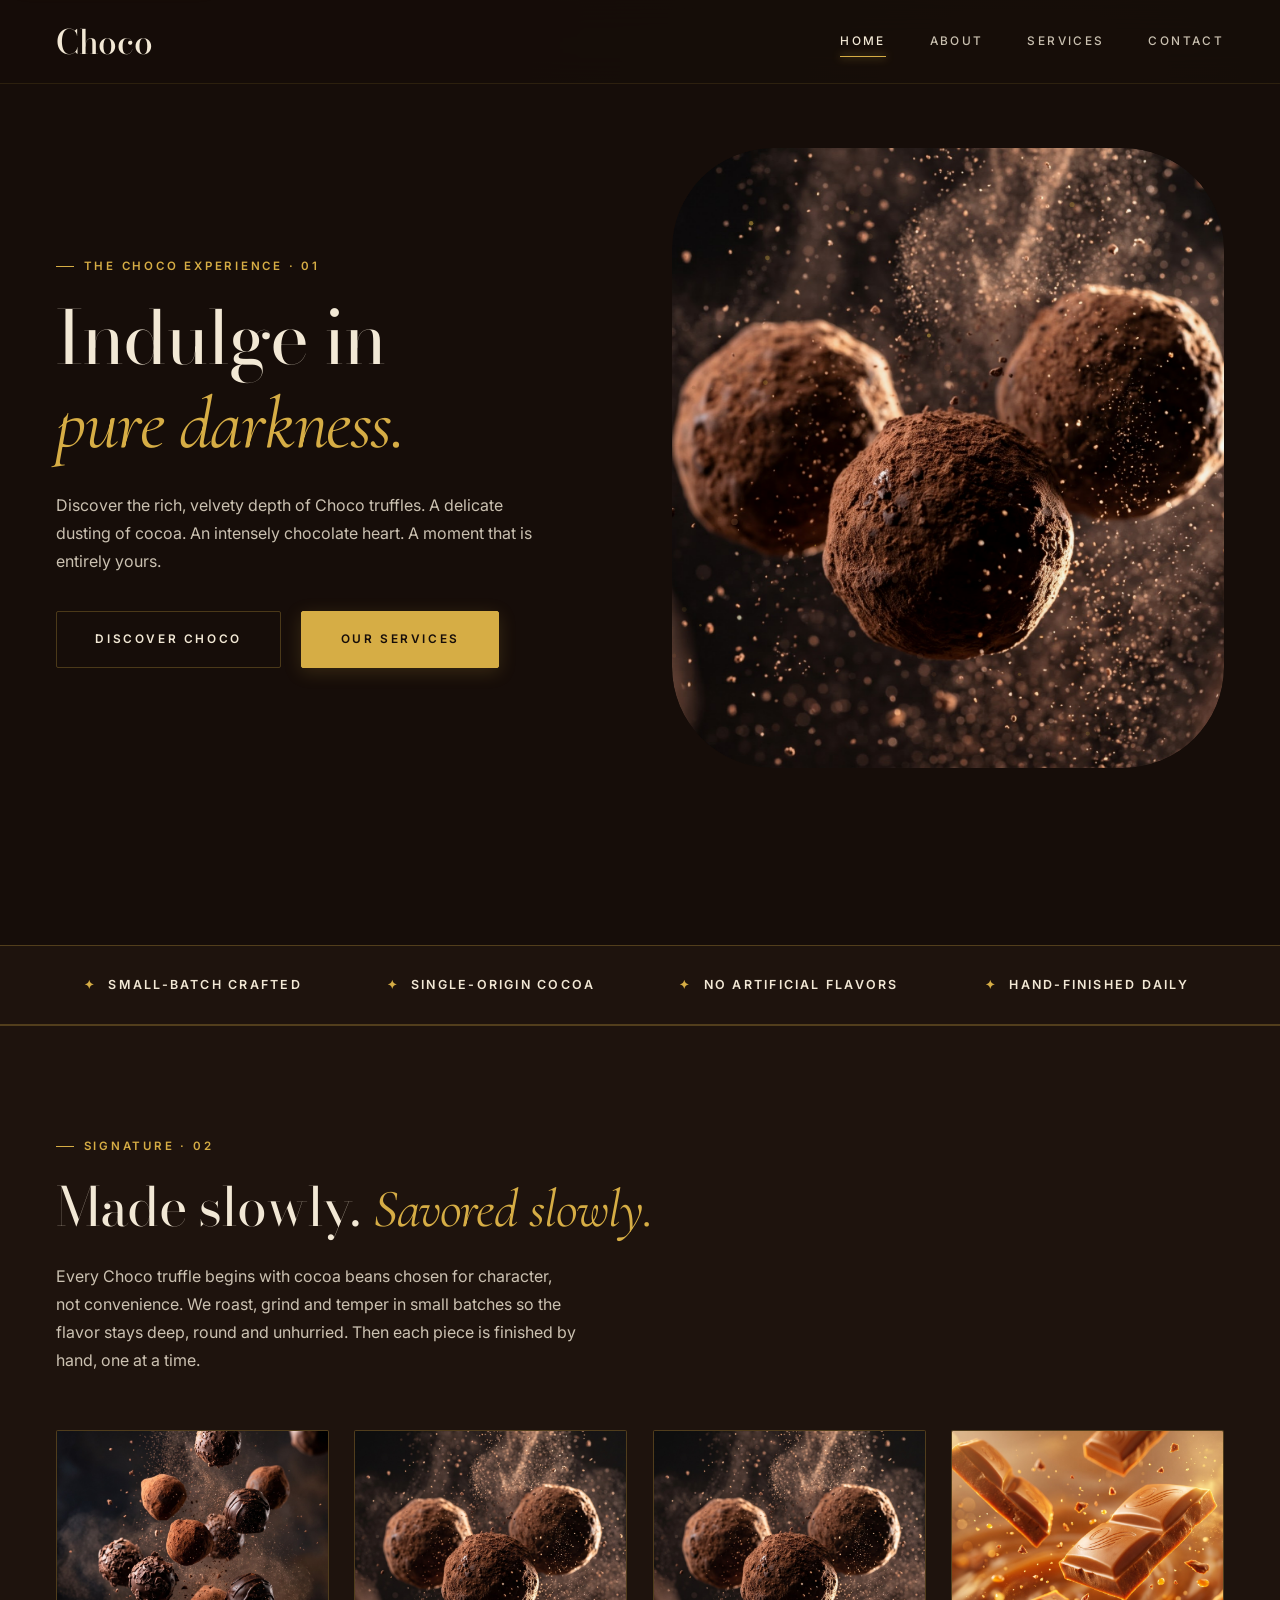
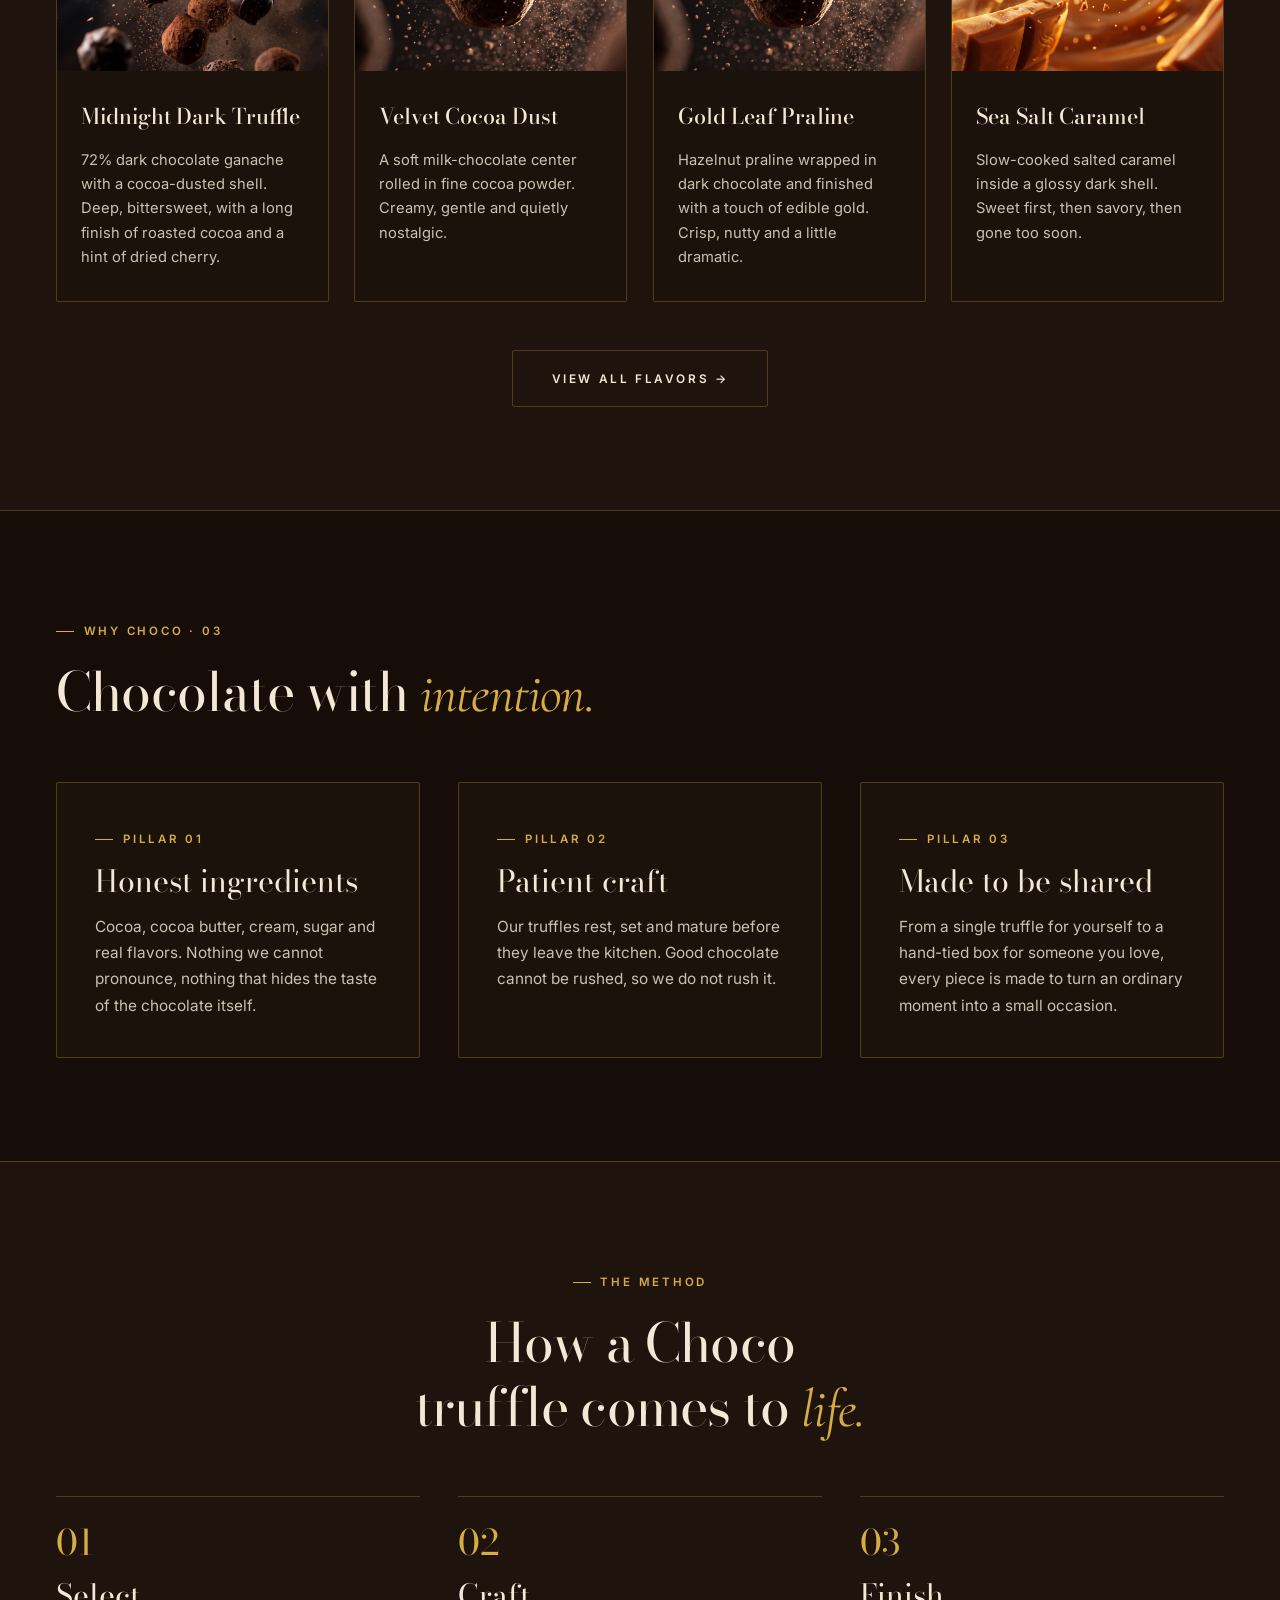
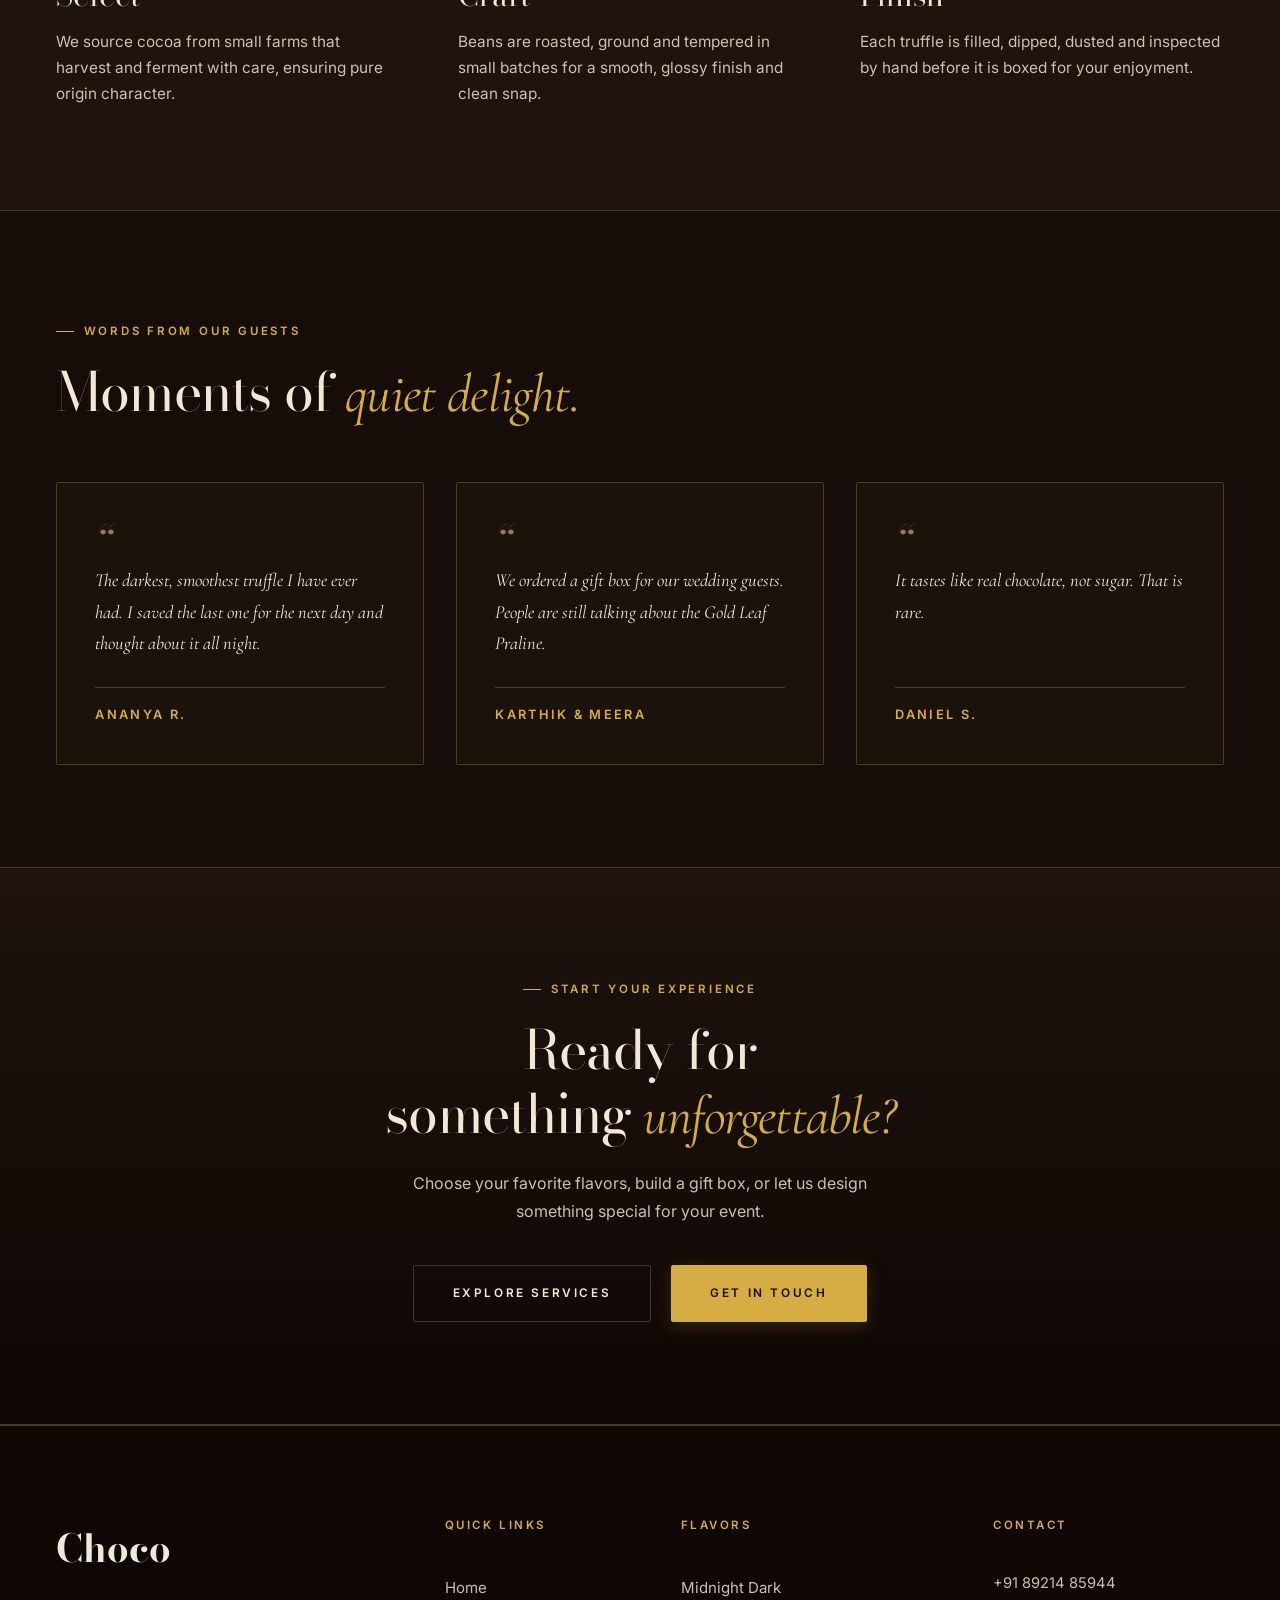
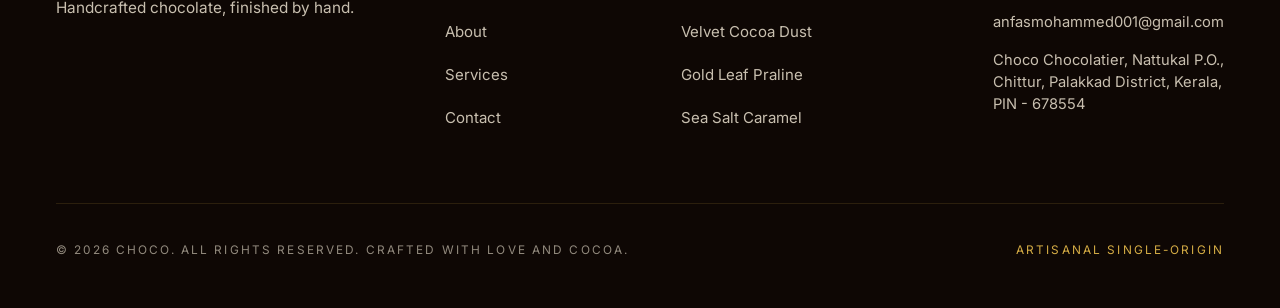
==== commit 6c99ab63: "feat: update currency to INR (₹) and integrate real contact info, WhatsApp, and Google Maps location" ====
--- a/index.html
+++ b/index.html
@@ -391,10 +391,9 @@
         <!-- Column 4: Contact -->
         <div class="footer-contact-col">
           <span class="footer-nav-title">Contact</span>
-          <!-- Contact placeholders -->
-          <a href="tel:+18002462678" class="footer-contact-link">+1 (800) 246-2678</a>
-          <a href="mailto:hello@choco-artisanal.com" class="footer-contact-link">hello@choco-artisanal.com</a>
-          <p class="footer-contact-item">Choco Chocolatier, 42 Avenue Montaigne, Paris, France</p>
+          <a href="tel:+918921485944" class="footer-contact-link">+91 89214 85944</a>
+          <a href="mailto:anfasmohammed001@gmail.com" class="footer-contact-link">anfasmohammed001@gmail.com</a>
+          <p class="footer-contact-item">Choco Chocolatier, Nattukal P.O., Chittur, Palakkad District, Kerala, PIN - 678554</p>
         </div>
 
       </div>
--- a/css/style.css
+++ b/css/style.css
@@ -1839,6 +1839,16 @@
   font-size: 2.2rem;
   color: var(--color-gold);
   margin: 1.25rem 0 0.5rem;
+  display: flex;
+  align-items: baseline;
+}
+
+.currency-symbol {
+  font-family: 'Inter', -apple-system, BlinkMacSystemFont, 'Segoe UI', Roboto, sans-serif;
+  font-weight: 500;
+  font-size: 1.75rem;
+  margin-right: 3px;
+  color: var(--color-gold);
 }
 
 .package-specs {
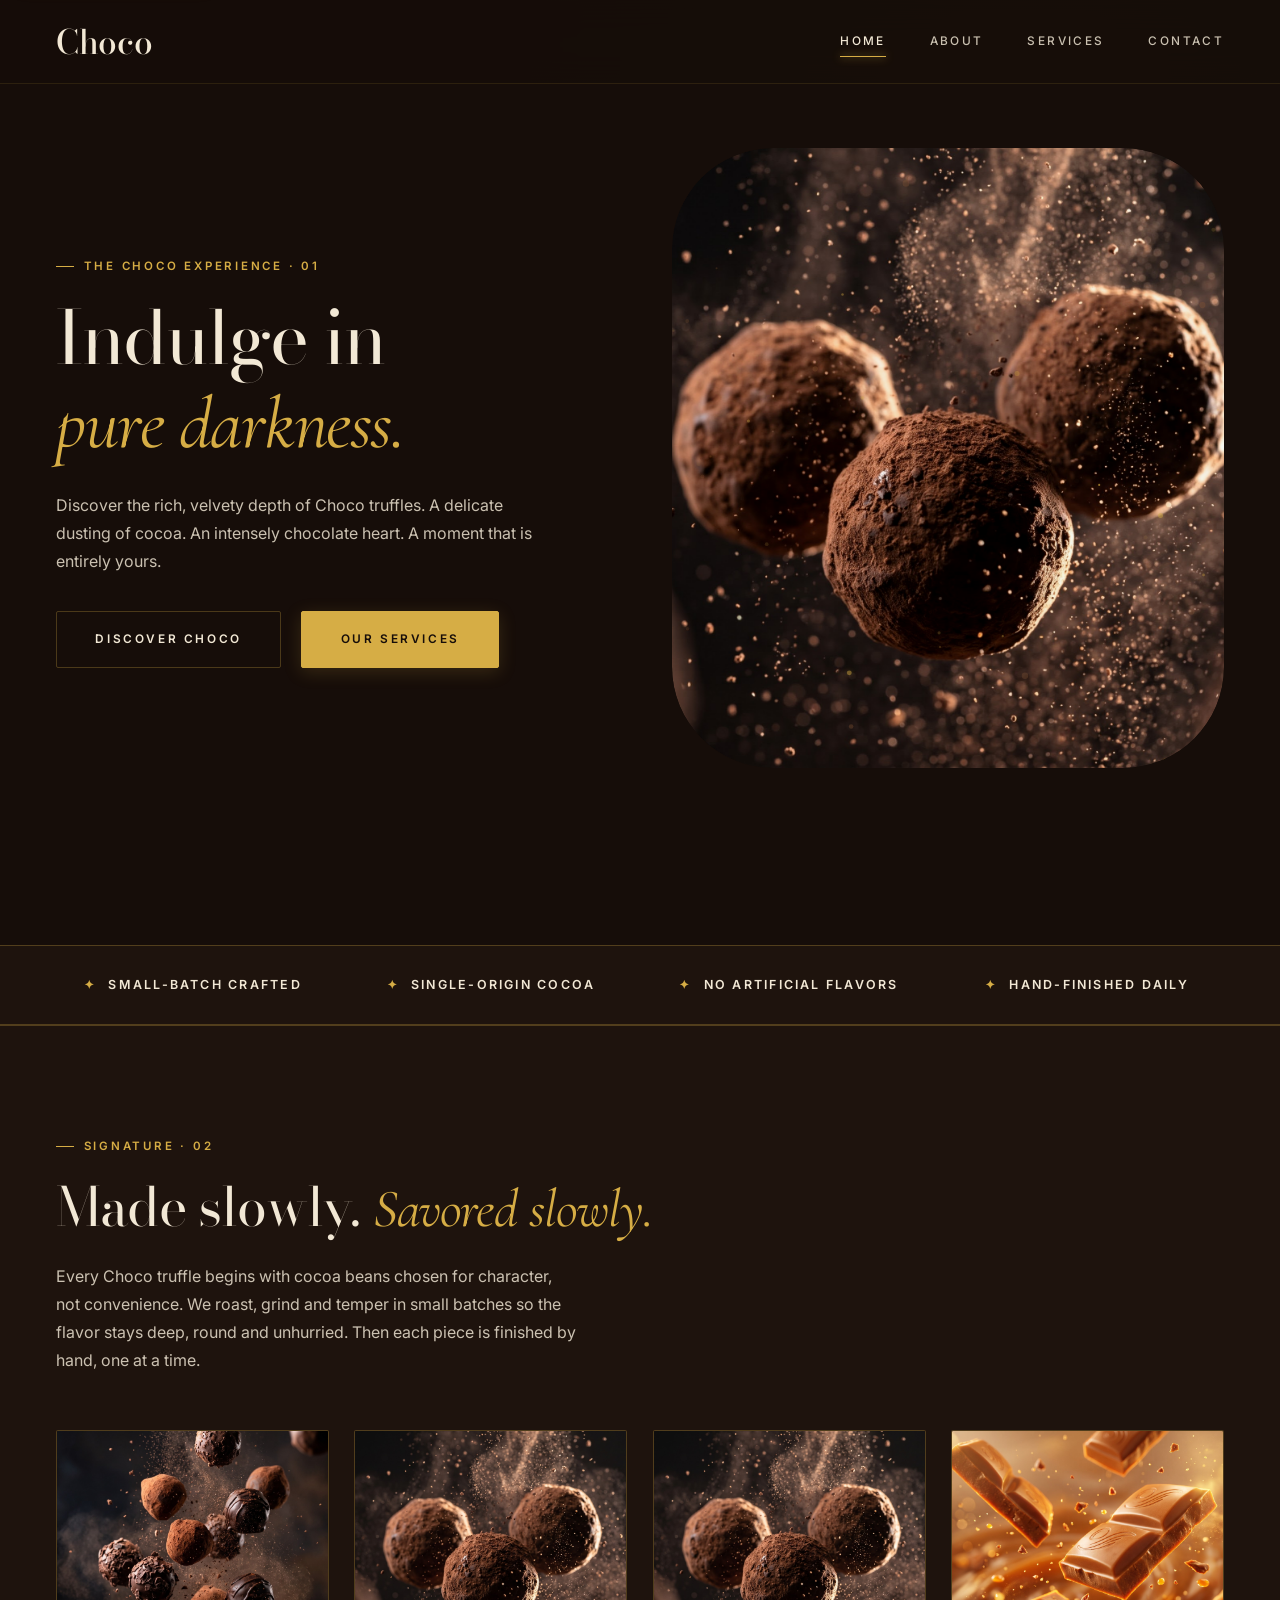
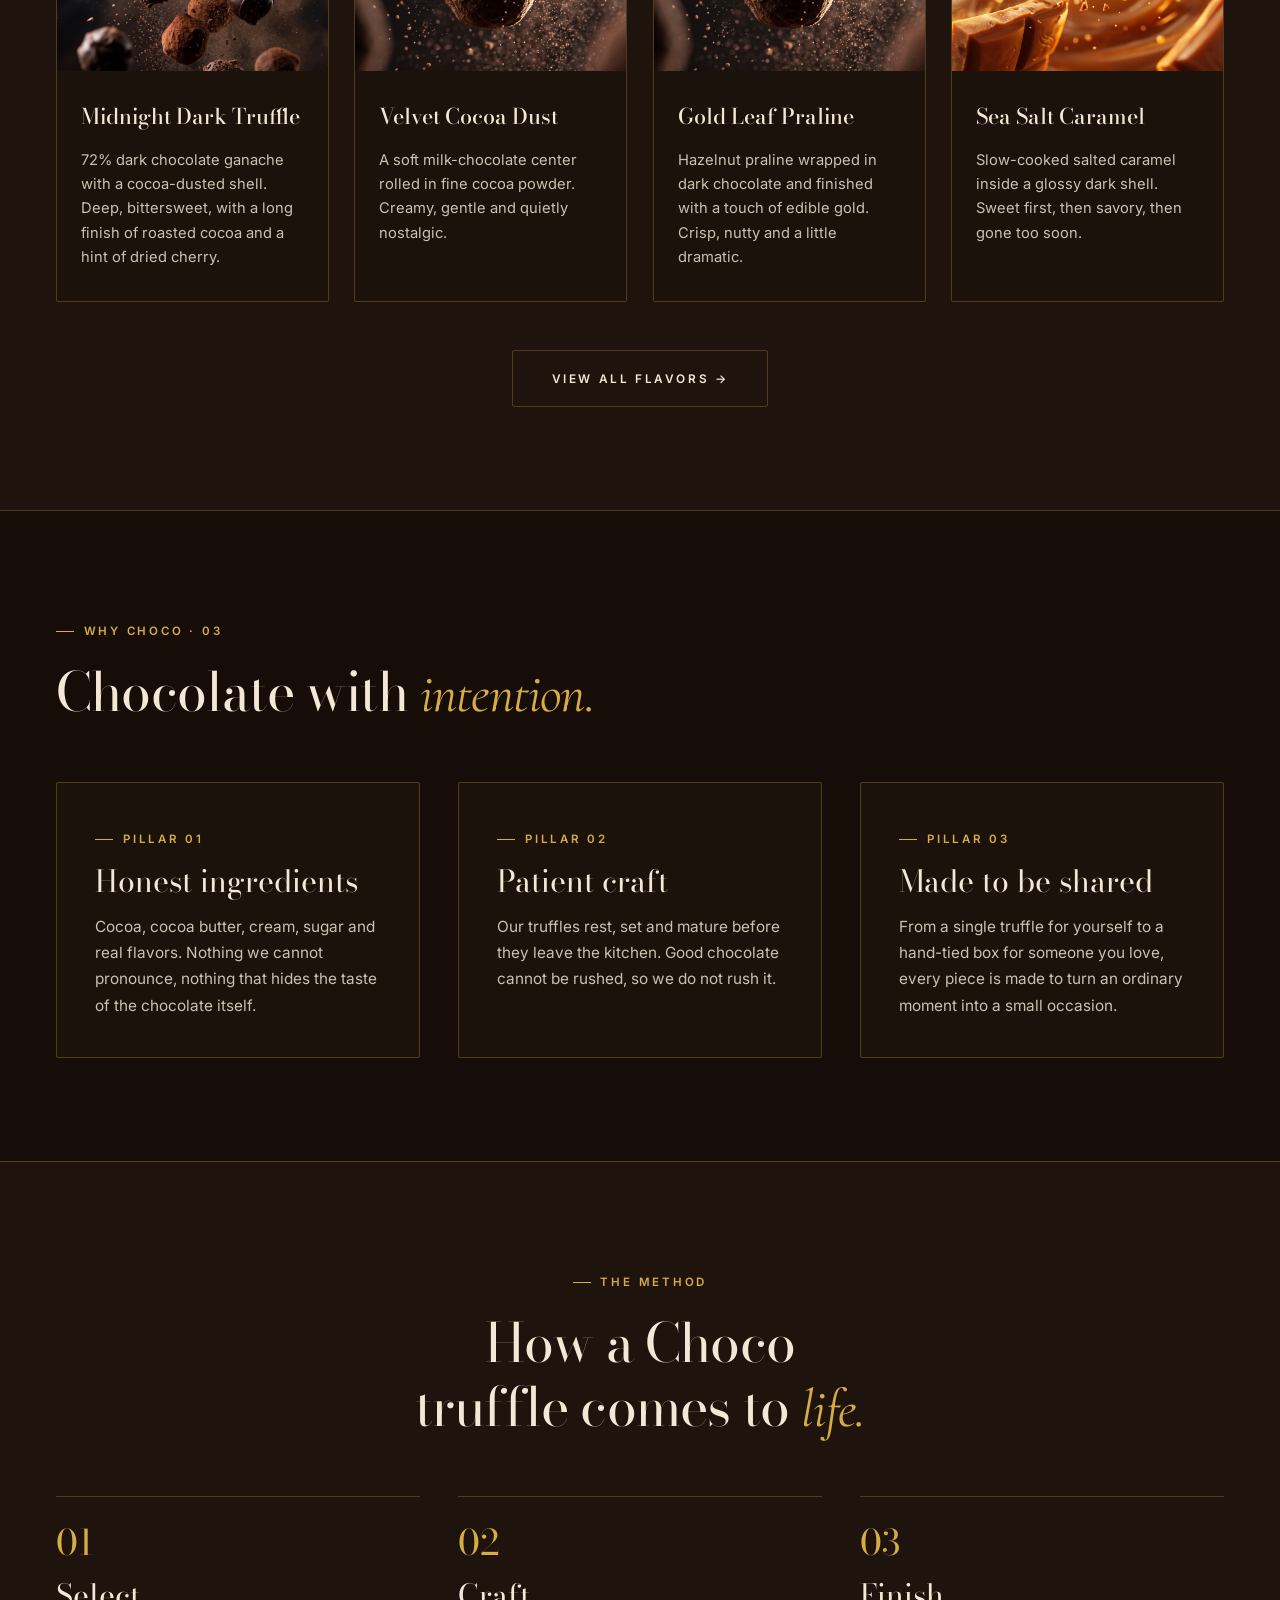
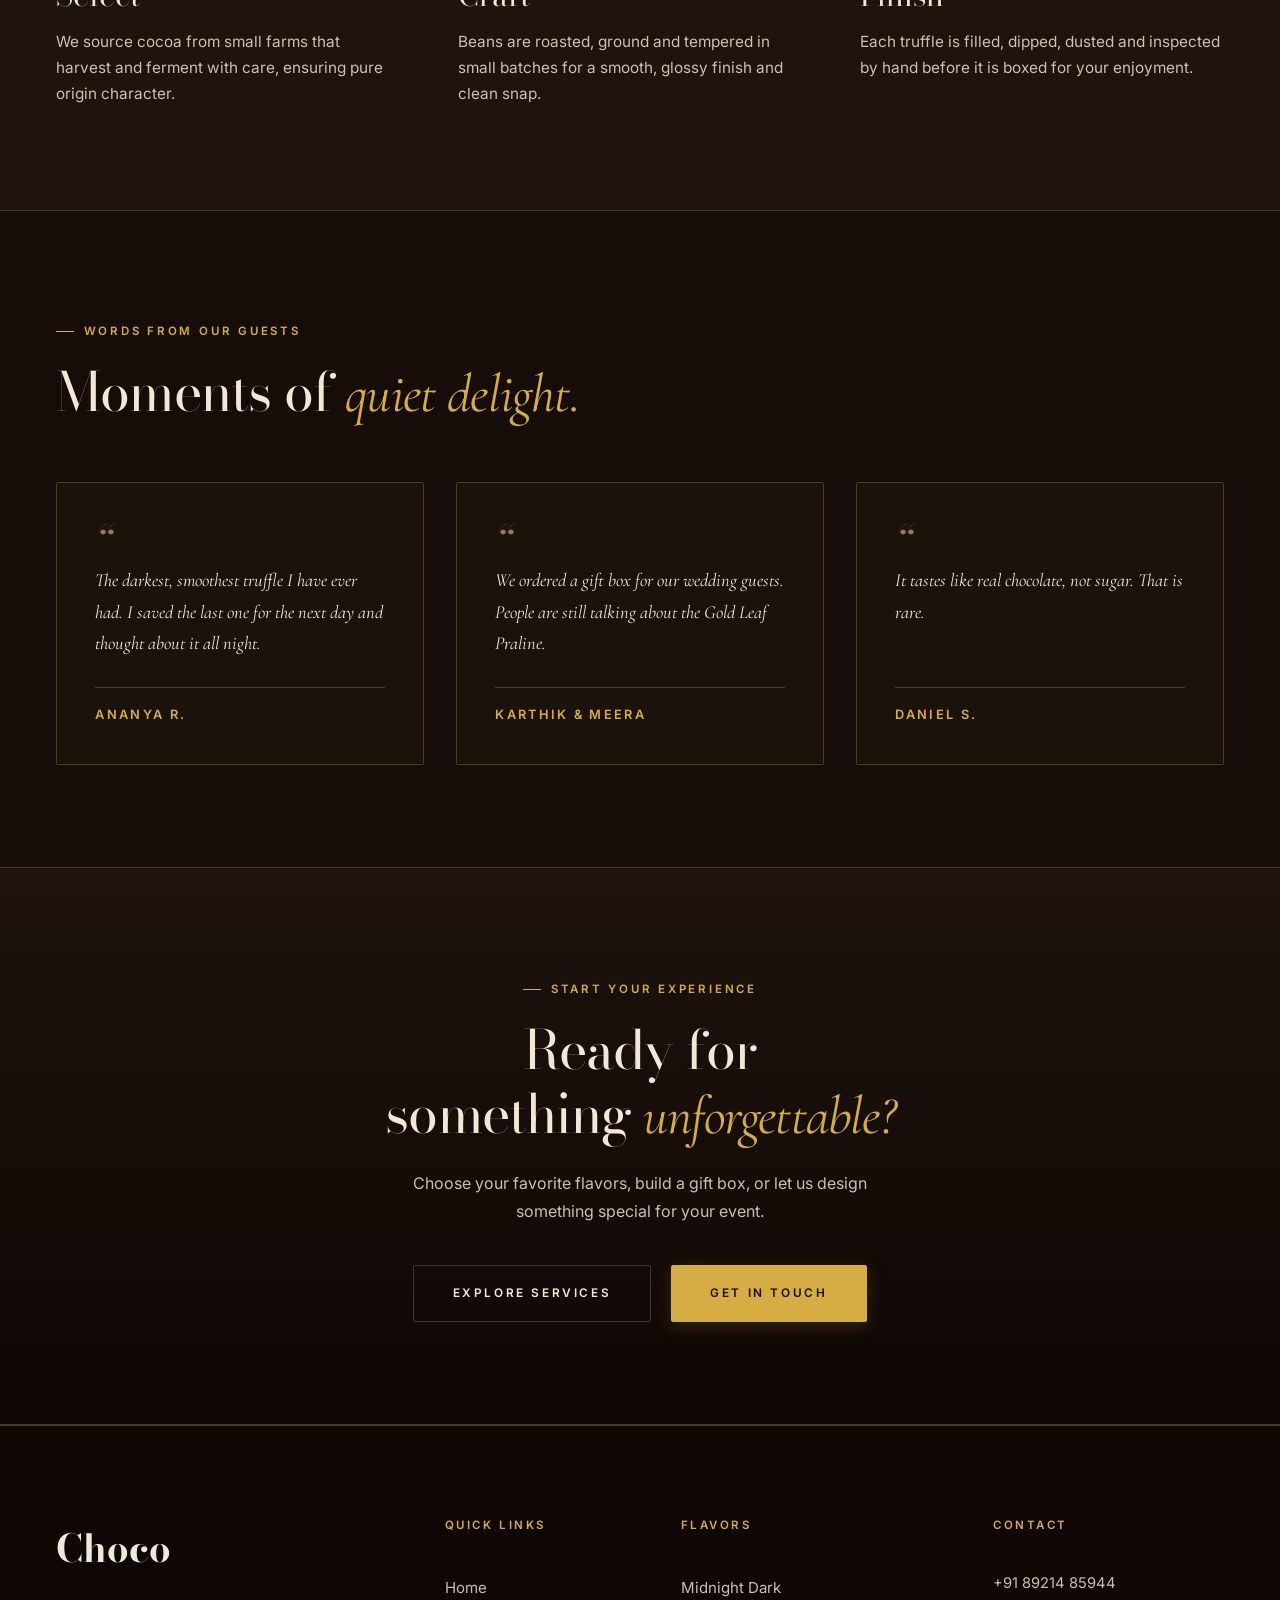
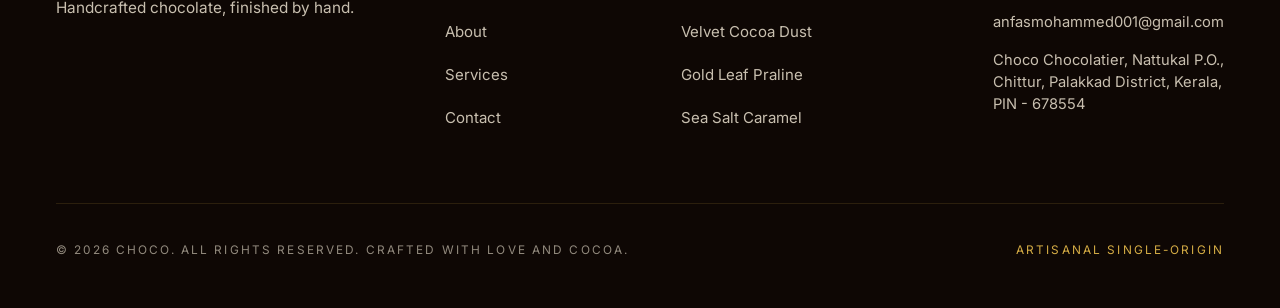
==== commit 382d1ce6: "fix(nav): resolve mobile and tablet menu overlapping with solid full-screen overlay and breakout fro" ====
--- a/index.html
+++ b/index.html
@@ -21,7 +21,7 @@
   <link href="https://fonts.googleapis.com/css2?family=Bodoni+Moda:ital,opsz,wght@0,6..96,400..900;1,6..96,400..900&family=Cormorant+Garamond:ital,wght@0,300..700;1,300..700&family=Inter:wght@300;400;500;600;700&display=swap" rel="stylesheet">
 
   <!-- Stylesheets -->
-  <link rel="stylesheet" href="css/style.css">
+  <link rel="stylesheet" href="css/style.css?v=2.1">
   <link rel="stylesheet" href="css/animations.css">
 
   <link rel="icon" type="image/svg+xml" href="assets/icons/folder.svg">
@@ -50,41 +50,44 @@
         <span class="hamburger-line"></span>
       </button>
     </div>
-
-    <!-- Mobile Navigation Drawer -->
-    <div id="mobile-nav" class="mobile-nav-drawer" role="dialog" aria-modal="true" aria-label="Mobile Navigation">
-      <nav class="mobile-nav-list">
-        <a href="index.html" class="mobile-nav-link active" aria-current="page">Home</a>
-        <a href="about.html" class="mobile-nav-link">About</a>
-        <a href="services.html" class="mobile-nav-link">Services</a>
-        <a href="contact.html" class="mobile-nav-link">Contact</a>
-      </nav>
-
-      <div class="mobile-nav-footer">
-        <div class="social-links">
-          <a href="https://instagram.com" target="_blank" rel="noopener noreferrer" class="social-link-icon" aria-label="Instagram">
-            <svg width="22" height="22" viewBox="0 0 24 24" fill="none" stroke="currentColor" stroke-width="1.8" stroke-linecap="round" stroke-linejoin="round">
-              <rect x="2" y="2" width="20" height="20" rx="5" ry="5"></rect>
-              <path d="M16 11.37A4 4 0 1 1 12.63 8 4 4 0 0 1 16 11.37z"></path>
-              <line x1="17.5" y1="6.5" x2="17.51" y2="6.5"></line>
-            </svg>
-          </a>
-          <a href="https://facebook.com" target="_blank" rel="noopener noreferrer" class="social-link-icon" aria-label="Facebook">
-            <svg width="22" height="22" viewBox="0 0 24 24" fill="currentColor">
-              <path d="M18 2h-3a5 5 0 0 0-5 5v3H7v4h3v8h4v-8h3l1-4h-4V7a1 1 0 0 1 1-1h3z"></path>
-            </svg>
-          </a>
-          <a href="https://linkedin.com" target="_blank" rel="noopener noreferrer" class="social-link-icon" aria-label="LinkedIn">
-            <svg width="22" height="22" viewBox="0 0 24 24" fill="currentColor">
-              <path d="M16 8a6 6 0 0 1 6 6v7h-4v-7a2 2 0 0 0-2-2 2 2 0 0 0-2 2v7h-4v-7a6 6 0 0 1 6-6z"></path>
-              <rect x="2" y="9" width="4" height="12"></rect>
-              <circle cx="4" cy="4" r="2"></circle>
-            </svg>
-          </a>
-        </div>
+  </header>
+
+  <!-- Mobile Navigation Drawer (Full-Screen Solid Luxury Overlay) -->
+  <div id="mobile-nav" class="mobile-nav-drawer" role="dialog" aria-modal="true" aria-label="Mobile Navigation">
+    <nav class="mobile-nav-list" aria-label="Mobile Navigation Links">
+      <a href="index.html" class="mobile-nav-link active" aria-current="page">Home</a>
+      <a href="about.html" class="mobile-nav-link">About</a>
+      <a href="services.html" class="mobile-nav-link">Services</a>
+      <a href="contact.html" class="mobile-nav-link">Contact</a>
+    </nav>
+
+    <div class="mobile-nav-footer">
+      <div class="mobile-nav-contact">
+        <span class="eyebrow" style="margin-bottom: 0.35rem; font-size: 0.72rem;">Atelier Concierge</span>
+        <a href="tel:+918921485944" style="color: var(--color-gold); font-size: 0.95rem; text-decoration: none; display: block; margin-bottom: 0.2rem;">+91 89214 85944</a>
+        <a href="mailto:anfasmohammed001@gmail.com" style="color: var(--color-ivory-secondary); font-size: 0.88rem; text-decoration: none; word-break: break-all;">anfasmohammed001@gmail.com</a>
+      </div>
+      <div class="social-links">
+        <a href="https://instagram.com" target="_blank" rel="noopener noreferrer" class="social-link-icon" aria-label="Instagram">
+          <svg width="22" height="22" viewBox="0 0 24 24" fill="none" stroke="currentColor" stroke-width="1.8" stroke-linecap="round" stroke-linejoin="round">
+            <rect x="2" y="2" width="20" height="20" rx="5" ry="5"></rect>
+            <path d="M16 11.37A4 4 0 1 1 12.63 8 4 4 0 0 1 16 11.37z"></path>
+            <line x1="17.5" y1="6.5" x2="17.51" y2="6.5"></line>
+          </svg>
+        </a>
+        <a href="https://facebook.com" target="_blank" rel="noopener noreferrer" class="social-link-icon" aria-label="Facebook">
+          <svg width="22" height="22" viewBox="0 0 24 24" fill="currentColor">
+            <path d="M18 2h-3a5 5 0 0 0-5 5v3H7v4h3v8h4v-8h3l1-4h-4V7a1 1 0 0 1 1-1h3z"></path>
+          </svg>
+        </a>
+        <a href="https://wa.me/918921485944?text=Hello%20Choco" target="_blank" rel="noopener noreferrer" class="social-link-icon" aria-label="WhatsApp">
+          <svg width="22" height="22" viewBox="0 0 24 24" fill="none" stroke="currentColor" stroke-width="1.8" stroke-linecap="round" stroke-linejoin="round">
+            <path d="M21 11.5a8.38 8.38 0 0 1-.9 3.8 8.5 8.5 0 0 1-7.6 4.7 8.38 8.38 0 0 1-3.8-.9L3 21l1.9-5.7a8.38 8.38 0 0 1-.9-3.8 8.5 8.5 0 0 1 4.7-7.6 8.38 8.38 0 0 1 3.8-.9h.5a8.48 8.48 0 0 1 8 8v.5z"></path>
+          </svg>
+        </a>
       </div>
     </div>
-  </header>
+  </div>
 
   <main id="main-content">
 
--- a/css/style.css
+++ b/css/style.css
@@ -310,7 +310,7 @@
   top: 0;
   left: 0;
   right: 0;
-  z-index: 100;
+  z-index: 1000; /* Stays above full-screen drawer (z-index 999) */
   height: var(--header-height);
   display: flex;
   align-items: center;
@@ -325,6 +325,13 @@
   background-color: rgba(22, 13, 9, 0.96);
   border-bottom-color: var(--color-gold-border);
   box-shadow: 0 10px 30px rgba(14, 7, 4, 0.7);
+}
+
+.site-header.nav-open {
+  background-color: var(--color-espresso);
+  backdrop-filter: none;
+  -webkit-backdrop-filter: none;
+  border-bottom-color: var(--color-gold-border);
 }
 
 .nav-container {
@@ -393,6 +400,7 @@
   display: none;
   flex-direction: column;
   justify-content: center;
+  align-items: center;
   gap: 6px;
   width: 44px;
   height: 44px;
@@ -401,9 +409,9 @@
   border: 1px solid var(--color-gold-border);
   border-radius: var(--radius-sm);
   cursor: pointer;
-  z-index: 110;
+  z-index: 1001; /* Above header and drawer */
   touch-action: manipulation;
-  transition: border-color var(--trans-fast);
+  transition: border-color var(--trans-fast), background-color var(--trans-fast);
 }
 
 .hamburger-toggle:hover {
@@ -431,27 +439,36 @@
   transform: translateY(-8px) rotate(-45deg);
 }
 
-/* Mobile Nav Drawer */
+/* Mobile & Tablet Nav Drawer (Full-Screen Solid Luxury Overlay) */
 .mobile-nav-drawer {
   position: fixed;
-  inset: 0;
-  top: var(--header-height);
-  background-color: rgba(22, 13, 9, 0.98);
-  backdrop-filter: blur(24px);
-  -webkit-backdrop-filter: blur(24px);
-  z-index: 99;
+  top: 0;
+  left: 0;
+  right: 0;
+  bottom: 0;
+  width: 100%;
+  height: 100vh;
+  height: 100dvh;
+  background-color: var(--color-espresso); /* 100% Solid Deep Espresso, no opacity bleed-through */
+  z-index: 999;
   display: flex;
   flex-direction: column;
   justify-content: space-between;
-  padding: 3rem var(--container-pad-x);
+  padding: calc(var(--header-height) + 1.5rem) var(--container-pad-x) 2.5rem;
+  overflow-y: auto;
+  -webkit-overflow-scrolling: touch;
   opacity: 0;
+  visibility: hidden;
   pointer-events: none;
-  transform: translateY(-10px);
-  transition: opacity 0.35s ease, transform 0.35s ease;
+  transform: translateY(-16px);
+  transition: opacity 0.35s var(--ease-luxury),
+              transform 0.35s var(--ease-luxury),
+              visibility 0.35s var(--ease-luxury);
 }
 
 .mobile-nav-drawer.is-open {
   opacity: 1;
+  visibility: visible;
   pointer-events: auto;
   transform: translateY(0);
 }
@@ -459,27 +476,41 @@
 .mobile-nav-list {
   display: flex;
   flex-direction: column;
-  gap: 2rem;
+  gap: 1.6rem;
+  margin-top: 0.5rem;
 }
 
 .mobile-nav-link {
   font-family: var(--font-serif);
-  font-size: 2.2rem;
+  font-size: clamp(2.1rem, 5.5vw, 2.9rem);
   color: var(--color-ivory-secondary);
-  transition: color var(--trans-fast);
+  text-decoration: none;
+  display: inline-block;
+  line-height: 1.25;
+  transition: color var(--trans-fast), transform var(--trans-fast);
 }
 
 .mobile-nav-link:hover,
 .mobile-nav-link.active {
   color: var(--color-gold);
+  font-style: italic;
+  transform: translateX(8px);
 }
 
 .mobile-nav-footer {
   border-top: 1px solid var(--color-gold-border);
   padding-top: 2rem;
+  margin-top: 2rem;
   display: flex;
   justify-content: space-between;
-  align-items: center;
+  align-items: flex-end;
+  flex-wrap: wrap;
+  gap: 1.5rem;
+}
+
+.mobile-nav-contact {
+  display: flex;
+  flex-direction: column;
 }
 
 .social-links {
@@ -1286,8 +1317,8 @@
   }
 }
 
-/* Mobile (809px and below) */
-@media (max-width: 809.98px) {
+/* Tablet & Mobile Navigation (1024px and below) */
+@media (max-width: 1024px) {
   :root {
     --header-height: 72px;
   }
@@ -1299,6 +1330,10 @@
   .hamburger-toggle {
     display: flex;
   }
+}
+
+/* Mobile & Compact Tablet Layout (809px and below) */
+@media (max-width: 809.98px) {
 
   .hero-grid,
   .experience-grid-reverse,
